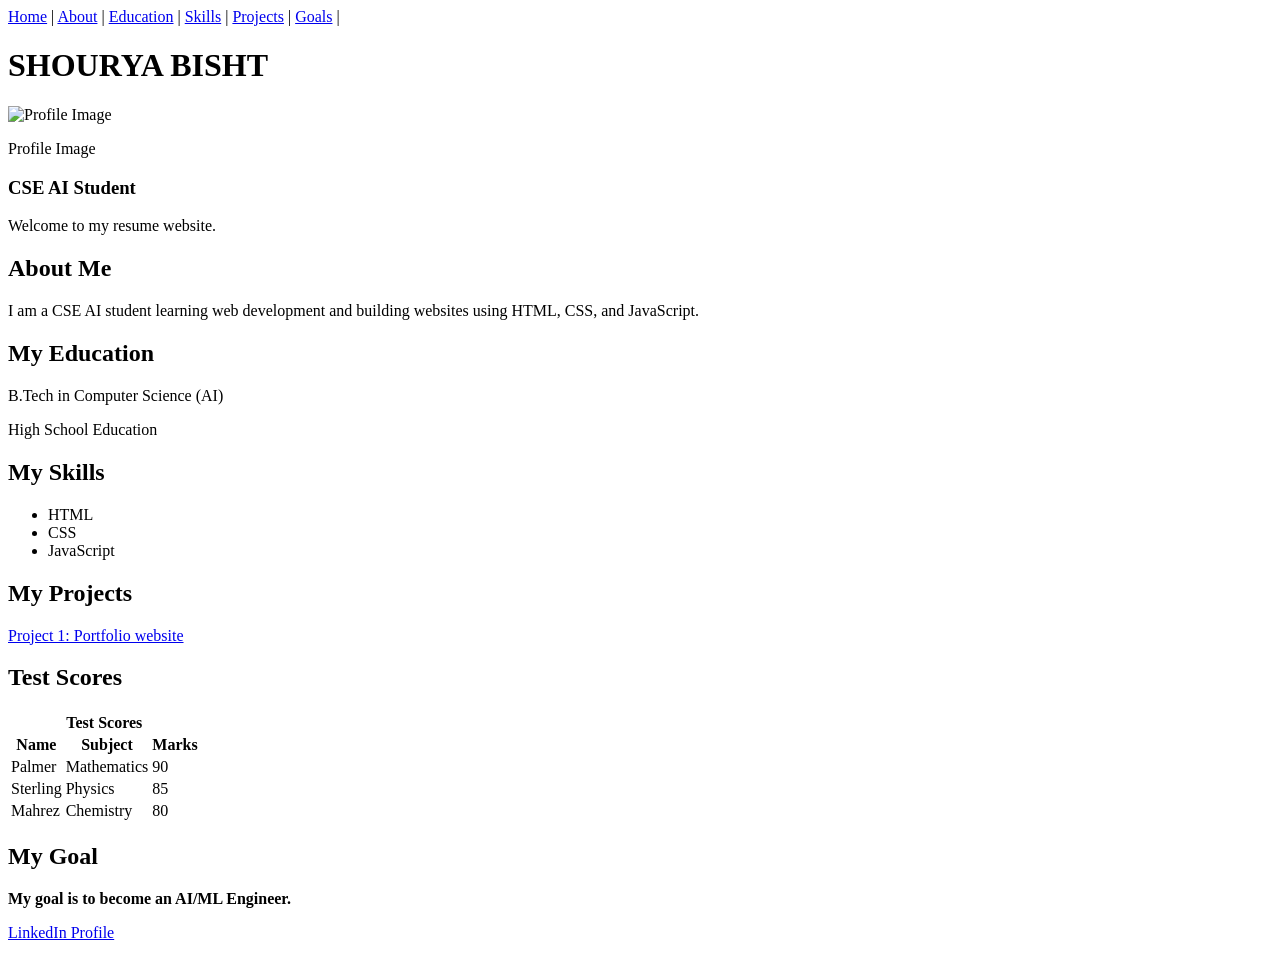
==== index.html @ 8b904563 "Rename Resume.html to index.html" ====
<!DOCTYPE html>
<html lang="en">
<head>
    <meta charset="UTF-8">
    <meta name="viewport" content="width=device-width, initial-scale=1.0">
    <title>RESUME</title>
    <link rel="stylesheet" href="style.css">
</head>
<body>

    <!-- Top Navigation Bar -->
    <nav class="navbar">
        <a href="#home">Home</a> |
        <a href="#about">About</a> |
        <a href="#education">Education</a> |
        <a href="#skills">Skills</a> |
        <a href="#projects">Projects</a> |
        <a href="#goals">Goals</a> |
    </nav>

    <div class="container">

        <!-- Hero / Profile Card -->
        <div class="card profile-card" id="home">
            <div class="name-banner">
                <h1>SHOURYA BISHT</h1>
            </div>
            
            <div class="profile-img-container">
                <!-- Replace with your photo path -->
                <img src="profile.jpg" alt="Profile Image" class="profile-img">
            </div>
            
            <p class="image-label">Profile Image</p>
            <h3 class="subtitle">CSE AI Student</h3>
            <div class="divider"></div>
            <p class="welcome-text">Welcome to my resume website.</p>
        </div>

        <!-- About Me Section -->
        <div class="card content-card" id="about">
            <h2>About Me</h2>
            <div class="card-divider"></div>
            <p>I am a CSE AI student learning web development and building websites using HTML, CSS, and JavaScript.</p>
        </div>

        <!-- Education Section -->
        <div class="card content-card" id="education">
            <h2>My Education</h2>
            <div class="card-divider"></div>
            <p>B.Tech in Computer Science (AI)</p>
            <p>High School Education</p>
        </div>

        <!-- Skills Section -->
        <div class="card content-card" id="skills">
            <h2>My Skills</h2>
            <div class="card-divider"></div>
            <ul>
                <li>HTML</li>
                <li>CSS</li>
                <li>JavaScript</li>
            </ul>
        </div>

        <!-- Projects Section -->
        <div class="card content-card" id="projects">
            <h2>My Projects</h2>
            <div class="container">
                <div class="box"></div>
                <div class="box"></div>
                <div class="box"></div>

            </div>
            <div class="card-divider"></div>
            <p><a href="https://linkedin.com" target="_blank" class="project-link">Project 1: Portfolio website</a></p>
        </div>

        <!-- Test Scores Section -->
        <div class="card content-card">
            <h2>Test Scores</h2>
            <div class="card-divider"></div>
            <table class="scores-table">
                <thead>
                    <tr>
                        <th colspan="3">Test Scores</th>
                    </tr>
                    <tr>
                        <th>Name</th>
                        <th>Subject</th>
                        <th>Marks</th>
                    </tr>
                </thead>
                <tbody>
                    <tr>
                        <td>Palmer</td>
                        <td>Mathematics</td>
                        <td>90</td>
                    </tr>
                    <tr>
                        <td>Sterling</td>
                        <td>Physics</td>
                        <td>85</td>
                    </tr>
                    <tr>
                        <td>Mahrez</td>
                        <td>Chemistry</td>
                        <td>80</td>
                    </tr>
                </tbody>
            </table>
        </div>

        <!-- Goal Section -->
        <div class="card content-card" id="goals">
            <h2>My Goal</h2>
            <div class="card-divider"></div>
            <p><strong>My goal is to become an AI/ML Engineer.</strong></p>
            <p><a href="https://www.linkedin.com/in/shourya-bisht-1a0b4b1b6/" target="_blank" class="project-link">LinkedIn Profile</a></p>
        </div>

    </div>

</body>
</html>
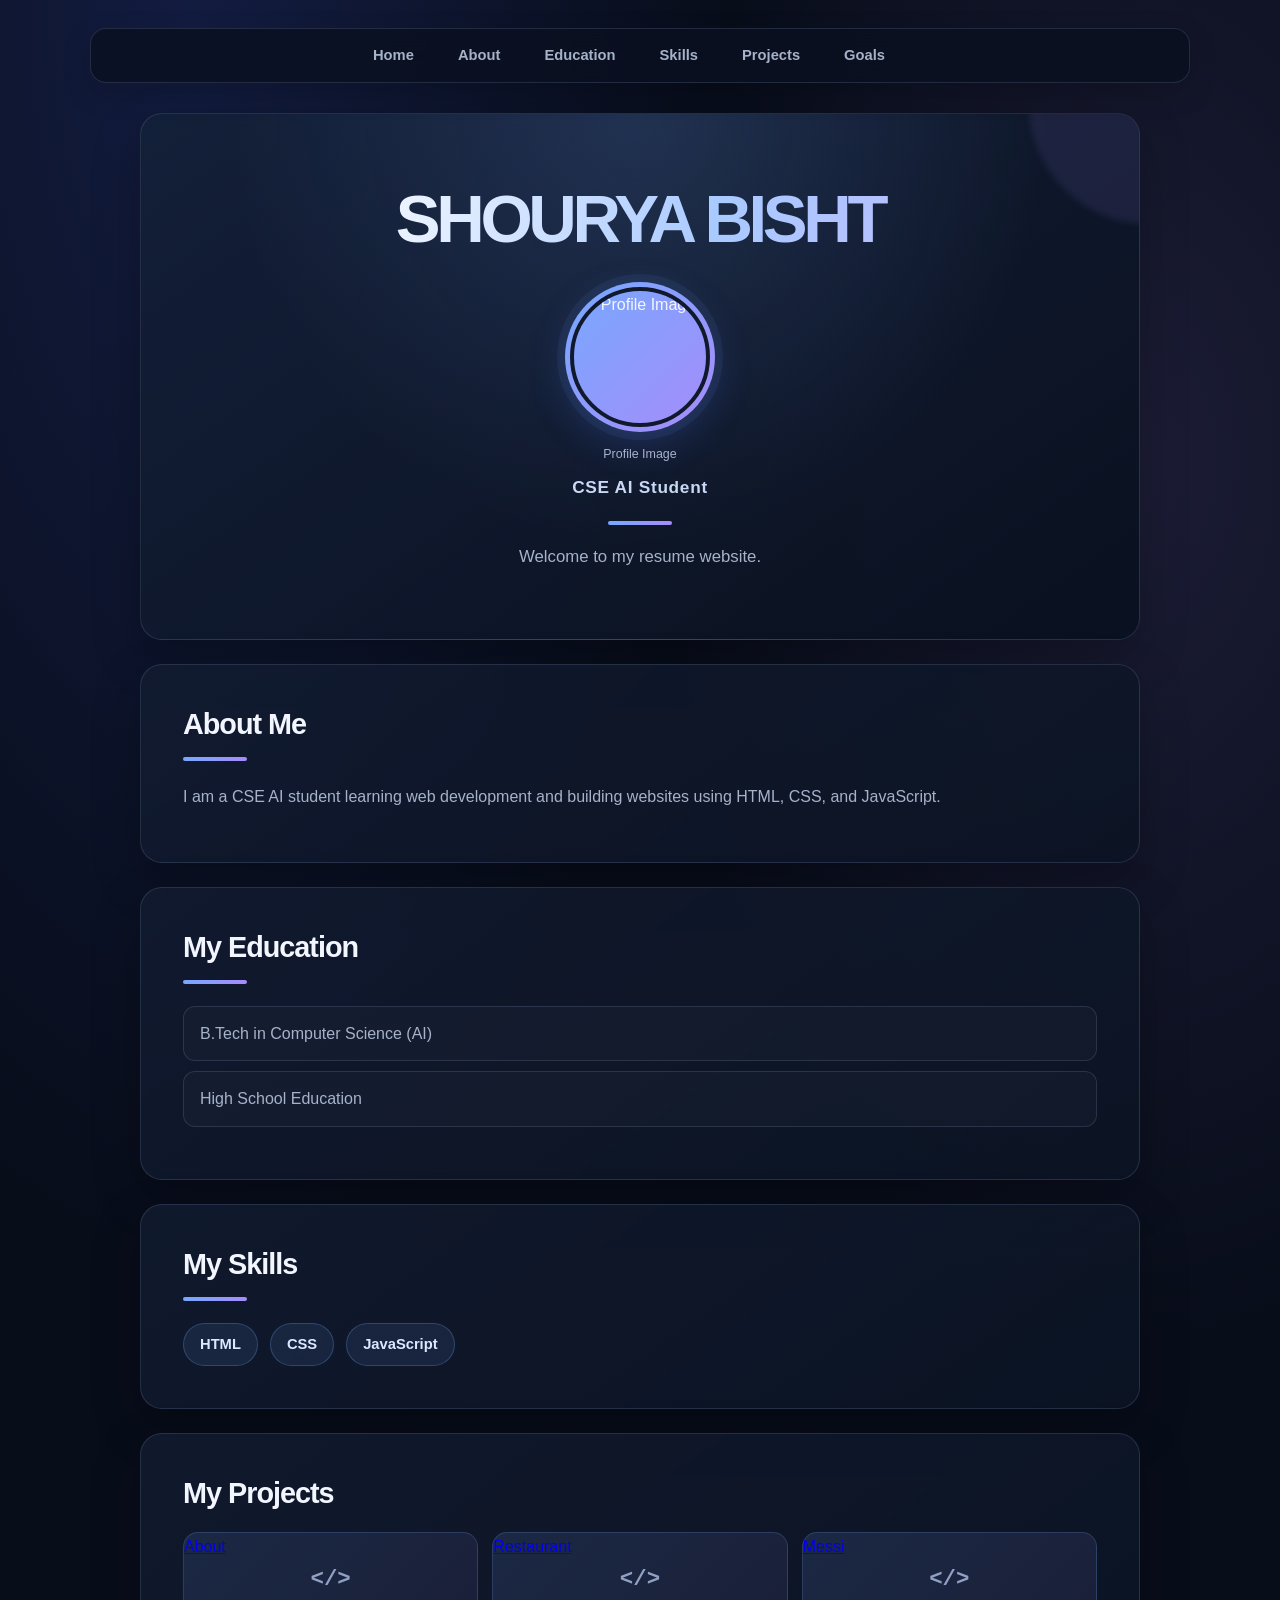
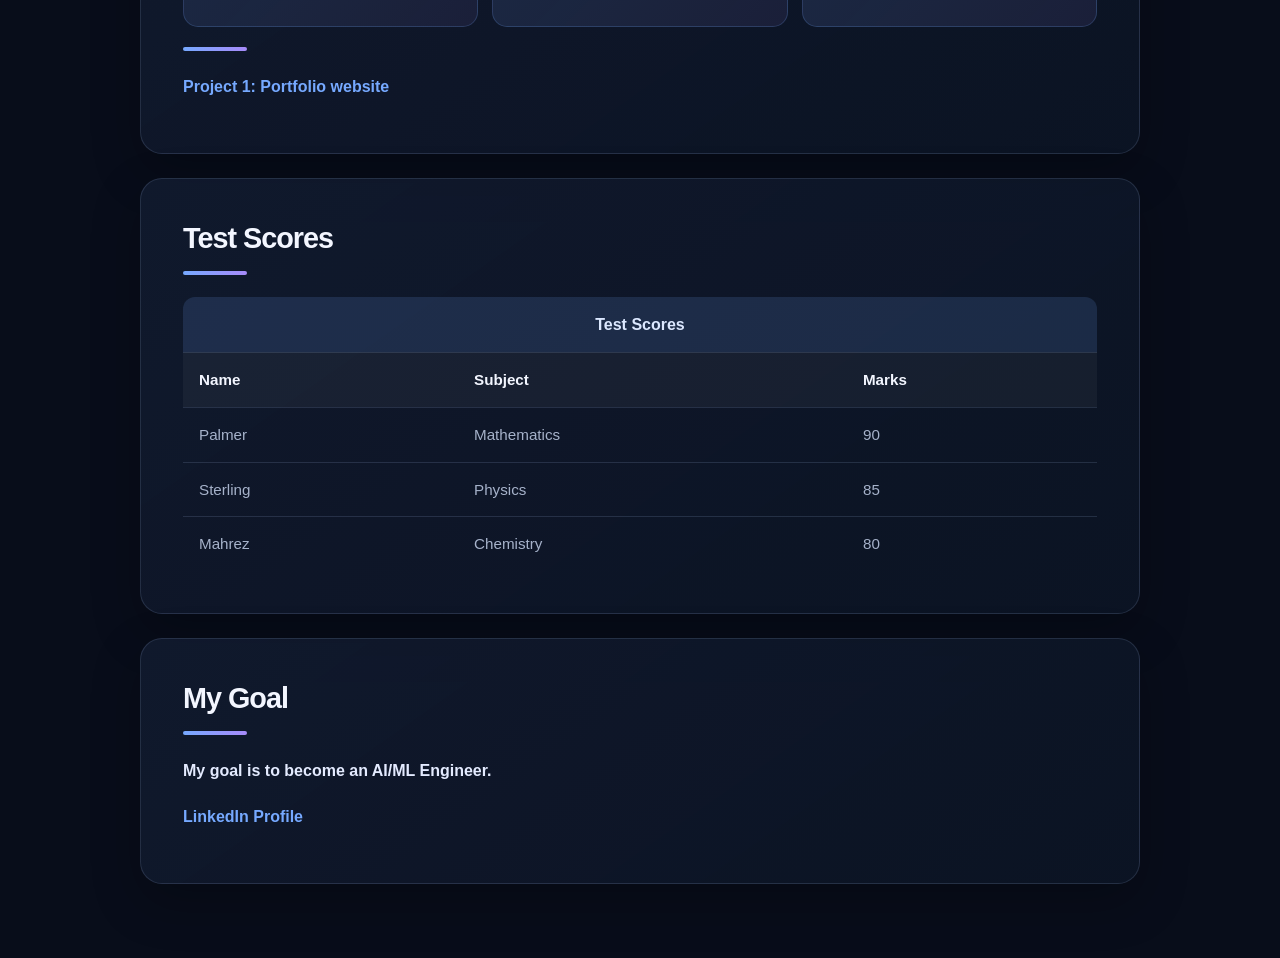
==== commit 9d8c47ce: "Update index.html" ====
--- a/index.html
+++ b/index.html
@@ -4,7 +4,7 @@
     <meta charset="UTF-8">
     <meta name="viewport" content="width=device-width, initial-scale=1.0">
     <title>RESUME</title>
-    <link rel="stylesheet" href="style.css">
+    <link rel="stylesheet" href="Portfolio.css">
 </head>
 <body>
 
@@ -17,7 +17,7 @@
         <a href="#projects">Projects</a> |
         <a href="#goals">Goals</a> |
     </nav>
-
+    
     <div class="container">
 
         <!-- Hero / Profile Card -->
@@ -25,12 +25,12 @@
             <div class="name-banner">
                 <h1>SHOURYA BISHT</h1>
             </div>
-            
+
             <div class="profile-img-container">
                 <!-- Replace with your photo path -->
-                <img src="profile.jpg" alt="Profile Image" class="profile-img">
+                <img src="https://lh3.googleusercontent.com/a-/[base64]s120-c" alt="Profile Image" class="profile-img" alt="Profile Image" class="profile-img">
             </div>
-            
+
             <p class="image-label">Profile Image</p>
             <h3 class="subtitle">CSE AI Student</h3>
             <div class="divider"></div>
@@ -67,13 +67,13 @@
         <div class="card content-card" id="projects">
             <h2>My Projects</h2>
             <div class="container">
-                <div class="box"></div>
-                <div class="box"></div>
-                <div class="box"></div>
-
+                <!-- Each box now holds a real link (<a>) instead of <link> -->
+                <div class="box"><a href="about.html" aria-label="About project">About</a></div>
+                <div class="box"><a href="Restaurant.html" aria-label="Restaurant project">Restaurant</a></div>
+                <div class="box"><a href="messi.html" aria-label="Messi project">Messi</a></div>
             </div>
             <div class="card-divider"></div>
-            <p><a href="https://linkedin.com" target="_blank" class="project-link">Project 1: Portfolio website</a></p>
+            <p><a href="about.html" class="project-link">Project 1: Portfolio website</a></p>
         </div>
 
         <!-- Test Scores Section -->
--- a/Portfolio.css
+++ b/Portfolio.css
@@ -0,0 +1,423 @@
+/* =========================================
+   SHOURYA BISHT — STUDENT PORTFOLIO
+   Save this file as: style.css
+   ========================================= */
+
+/* 1. Theme + reset */
+:root {
+    --bg: #080d1a;
+    --bg-soft: #0e1628;
+    --card: rgba(18, 28, 49, 0.82);
+    --card-hover: rgba(23, 36, 62, 0.96);
+    --text: #f3f6ff;
+    --muted: #a6b2ca;
+    --accent: #76a9ff;
+    --accent-2: #a78bfa;
+    --border: rgba(164, 188, 230, 0.16);
+    --shadow: 0 18px 50px rgba(0, 0, 0, 0.24);
+    --radius: 22px;
+}
+
+* {
+    box-sizing: border-box;
+    margin: 0;
+    padding: 0;
+}
+
+html {
+    scroll-behavior: smooth;
+    scroll-padding-top: 100px;
+}
+
+body {
+    min-height: 100vh;
+    font-family: Inter, "Segoe UI", Roboto, Helvetica, Arial, sans-serif;
+    line-height: 1.7;
+    color: var(--text);
+    background:
+        radial-gradient(ellipse at 15% 0%, rgba(67, 97, 238, 0.18), transparent 35%),
+        radial-gradient(ellipse at 90% 18%, rgba(167, 139, 250, 0.12), transparent 30%),
+        var(--bg);
+    padding: 28px 22px 50px;
+}
+
+/* 2. Navigation */
+.navbar {
+    width: min(1100px, 100%);
+    margin: 0 auto 30px;
+    padding: 14px 20px;
+    display: flex;
+    align-items: center;
+    justify-content: center;
+    flex-wrap: wrap;
+    gap: 8px 22px;
+    position: sticky;
+    top: 14px;
+    z-index: 10;
+    background: rgba(10, 17, 32, 0.82);
+    border: 1px solid var(--border);
+    border-radius: 16px;
+    backdrop-filter: blur(18px);
+    -webkit-backdrop-filter: blur(18px);
+    box-shadow: 0 10px 30px rgba(0, 0, 0, 0.16);
+}
+
+.navbar a {
+    color: var(--muted);
+    text-decoration: none;
+    font-size: 0.92rem;
+    font-weight: 600;
+    transition: color 0.2s ease, transform 0.2s ease;
+}
+
+.navbar a:hover,
+.navbar a:focus-visible {
+    color: var(--accent);
+    transform: translateY(-1px);
+    outline: none;
+}
+
+/* Hide the literal separator pipes in the existing HTML */
+.navbar {
+    font-size: 0;
+}
+
+/* 3. Main page layout */
+.container {
+    width: min(1000px, 100%);
+    margin: 0 auto;
+}
+
+/* The Projects section contains a .container too; keep it from
+   inheriting the page-width layout and style it as a card grid. */
+#projects > .container {
+    width: 100%;
+    margin: 20px 0;
+    display: grid;
+    grid-template-columns: repeat(3, minmax(0, 1fr));
+    gap: 14px;
+}
+
+/* 4. Shared cards */
+.card {
+    position: relative;
+    overflow: hidden;
+    margin-bottom: 24px;
+    padding: clamp(24px, 4vw, 42px);
+    background: linear-gradient(145deg, var(--card), rgba(12, 20, 36, 0.92));
+    border: 1px solid var(--border);
+    border-radius: var(--radius);
+    box-shadow: var(--shadow);
+    transition: transform 0.25s ease, border-color 0.25s ease, background 0.25s ease;
+}
+
+.content-card:hover {
+    transform: translateY(-3px);
+    border-color: rgba(118, 169, 255, 0.34);
+    background: linear-gradient(145deg, var(--card-hover), rgba(12, 20, 36, 0.96));
+}
+
+.content-card h2 {
+    color: var(--text);
+    font-size: clamp(1.35rem, 3vw, 1.8rem);
+    line-height: 1.25;
+    letter-spacing: -0.035em;
+    margin-bottom: 14px;
+}
+
+.content-card p {
+    color: var(--muted);
+    margin: 10px 0;
+}
+
+.card-divider,
+.divider {
+    width: 64px;
+    height: 4px;
+    border: 0;
+    border-radius: 99px;
+    background: linear-gradient(90deg, var(--accent), var(--accent-2));
+    margin: 0 0 22px;
+}
+
+/* 5. Hero / profile card */
+.profile-card {
+    text-align: center;
+    padding: clamp(32px, 7vw, 68px) 24px;
+    background:
+        radial-gradient(ellipse at 50% 0%, rgba(118, 169, 255, 0.16), transparent 58%),
+        linear-gradient(145deg, rgba(20, 32, 57, 0.96), rgba(10, 17, 31, 0.98));
+}
+
+.profile-card::before {
+    content: "";
+    position: absolute;
+    width: 240px;
+    height: 240px;
+    right: -130px;
+    top: -130px;
+    border-radius: 50%;
+    background: rgba(167, 139, 250, 0.10);
+    filter: blur(3px);
+    pointer-events: none;
+}
+
+.name-banner h1 {
+    font-size: clamp(2.15rem, 7vw, 4.2rem);
+    line-height: 1.1;
+    letter-spacing: -0.065em;
+    font-weight: 800;
+    background: linear-gradient(100deg, #ffffff 15%, #a9caff 58%, #c5b4ff 100%);
+    -webkit-background-clip: text;
+    background-clip: text;
+    color: transparent;
+    margin-bottom: 26px;
+}
+
+.profile-img-container {
+    width: 150px;
+    height: 150px;
+    margin: 0 auto 10px;
+    padding: 5px;
+    border-radius: 50%;
+    background: linear-gradient(135deg, var(--accent), var(--accent-2));
+    box-shadow: 0 0 0 8px rgba(118, 169, 255, 0.07), 0 12px 36px rgba(70, 100, 220, 0.25);
+}
+
+.profile-img {
+    display: block;
+    width: 100%;
+    height: 100%;
+    object-fit: cover;
+    object-position: center;
+    border: 4px solid #111a2d;
+    border-radius: 50%;
+}
+
+.image-label {
+    color: var(--muted);
+    font-size: 0.78rem;
+    margin: 12px 0 4px;
+}
+
+.subtitle {
+    color: #c9d8f5;
+    font-size: 1.08rem;
+    font-weight: 600;
+    letter-spacing: 0.04em;
+    margin: 8px 0 18px;
+}
+
+.profile-card .divider {
+    margin: 0 auto 18px;
+}
+
+.welcome-text {
+    color: var(--muted);
+    font-size: 1.05rem;
+}
+
+/* 6. Skills list */
+#skills ul {
+    list-style: none;
+    display: flex;
+    flex-wrap: wrap;
+    gap: 12px;
+    margin-top: 18px;
+}
+
+#skills li {
+    padding: 8px 16px;
+    color: #dce8ff;
+    font-size: 0.92rem;
+    font-weight: 650;
+    background: rgba(118, 169, 255, 0.10);
+    border: 1px solid rgba(118, 169, 255, 0.25);
+    border-radius: 999px;
+    transition: background 0.2s ease, transform 0.2s ease;
+}
+
+#skills li:hover {
+    background: rgba(118, 169, 255, 0.19);
+    transform: translateY(-2px);
+}
+
+/* 7. Projects */
+#projects > .container .box {
+    min-height: 95px;
+    position: relative;
+    border-radius: 15px;
+    border: 1px solid rgba(118, 169, 255, 0.2);
+    background:
+        linear-gradient(135deg, rgba(118, 169, 255, 0.13), rgba(167, 139, 250, 0.08)),
+        var(--bg-soft);
+    transition: transform 0.2s ease, border-color 0.2s ease;
+}
+
+#projects > .container .box::after {
+    content: "</>";
+    position: absolute;
+    inset: 0;
+    display: grid;
+    place-items: center;
+    color: rgba(194, 213, 255, 0.7);
+    font-family: Consolas, monospace;
+    font-size: 1.4rem;
+    font-weight: 700;
+}
+
+#projects > .container .box:hover {
+    transform: translateY(-4px);
+    border-color: rgba(118, 169, 255, 0.55);
+}
+
+.project-link {
+    display: inline-flex;
+    align-items: center;
+    gap: 8px;
+    color: var(--accent);
+    font-weight: 650;
+    text-decoration: none;
+    border-bottom: 1px solid transparent;
+    transition: color 0.2s ease, border-color 0.2s ease;
+}
+
+.project-link:hover {
+    color: #c5b4ff;
+    border-color: currentColor;
+}
+
+.project-link:focus-visible {
+    outline: 2px solid var(--accent);
+    outline-offset: 4px;
+    border-radius: 3px;
+}
+
+/* 8. Education section */
+#education p {
+    padding: 13px 16px;
+    margin: 10px 0;
+    border: 1px solid var(--border);
+    border-radius: 12px;
+    background: rgba(255, 255, 255, 0.025);
+}
+
+/* 9. Test scores table */
+.scores-table {
+    width: 100%;
+    margin-top: 18px;
+    border-collapse: collapse;
+    overflow: hidden;
+    border-radius: 12px;
+    font-size: 0.95rem;
+}
+
+.scores-table th,
+.scores-table td {
+    padding: 14px 16px;
+    text-align: left;
+    border-bottom: 1px solid var(--border);
+}
+
+.scores-table thead tr:first-child th {
+    text-align: center;
+    color: #dce8ff;
+    background: rgba(118, 169, 255, 0.15);
+    font-size: 1rem;
+}
+
+.scores-table thead tr:nth-child(2) th {
+    color: var(--text);
+    background: rgba(255, 255, 255, 0.045);
+}
+
+.scores-table tbody td {
+    color: var(--muted);
+}
+
+.scores-table tbody tr {
+    transition: background 0.2s ease;
+}
+
+.scores-table tbody tr:hover {
+    background: rgba(118, 169, 255, 0.07);
+}
+
+.scores-table tbody tr:last-child td {
+    border-bottom: 0;
+}
+
+/* 10. Goal section */
+#goals p strong {
+    color: #e4ebff;
+    font-weight: 700;
+}
+
+#goals .project-link {
+    margin-top: 8px;
+}
+
+/* 11. Keyboard accessibility */
+a:focus-visible {
+    outline: 2px solid var(--accent);
+    outline-offset: 4px;
+}
+
+/* 12. Responsive layout */
+@media (max-width: 640px) {
+    body {
+        padding: 14px 12px 32px;
+    }
+
+    .navbar {
+        top: 8px;
+        padding: 12px;
+        gap: 8px 14px;
+        margin-bottom: 18px;
+        border-radius: 13px;
+    }
+
+    .navbar a {
+        font-size: 0.82rem;
+    }
+
+    .card {
+        padding: 24px 19px;
+        margin-bottom: 16px;
+        border-radius: 17px;
+    }
+
+    .profile-card {
+        padding: 36px 18px;
+    }
+
+    .profile-img-container {
+        width: 125px;
+        height: 125px;
+    }
+
+    #projects > .container {
+        grid-template-columns: 1fr;
+        gap: 10px;
+    }
+
+    #projects > .container .box {
+        min-height: 65px;
+    }
+
+    .scores-table th,
+    .scores-table td {
+        padding: 10px 9px;
+        font-size: 0.84rem;
+    }
+}
+
+@media (prefers-reduced-motion: reduce) {
+    *,
+    *::before,
+    *::after {
+        scroll-behavior: auto !important;
+        transition-duration: 0.01ms !important;
+        animation-duration: 0.01ms !important;
+    }
+}
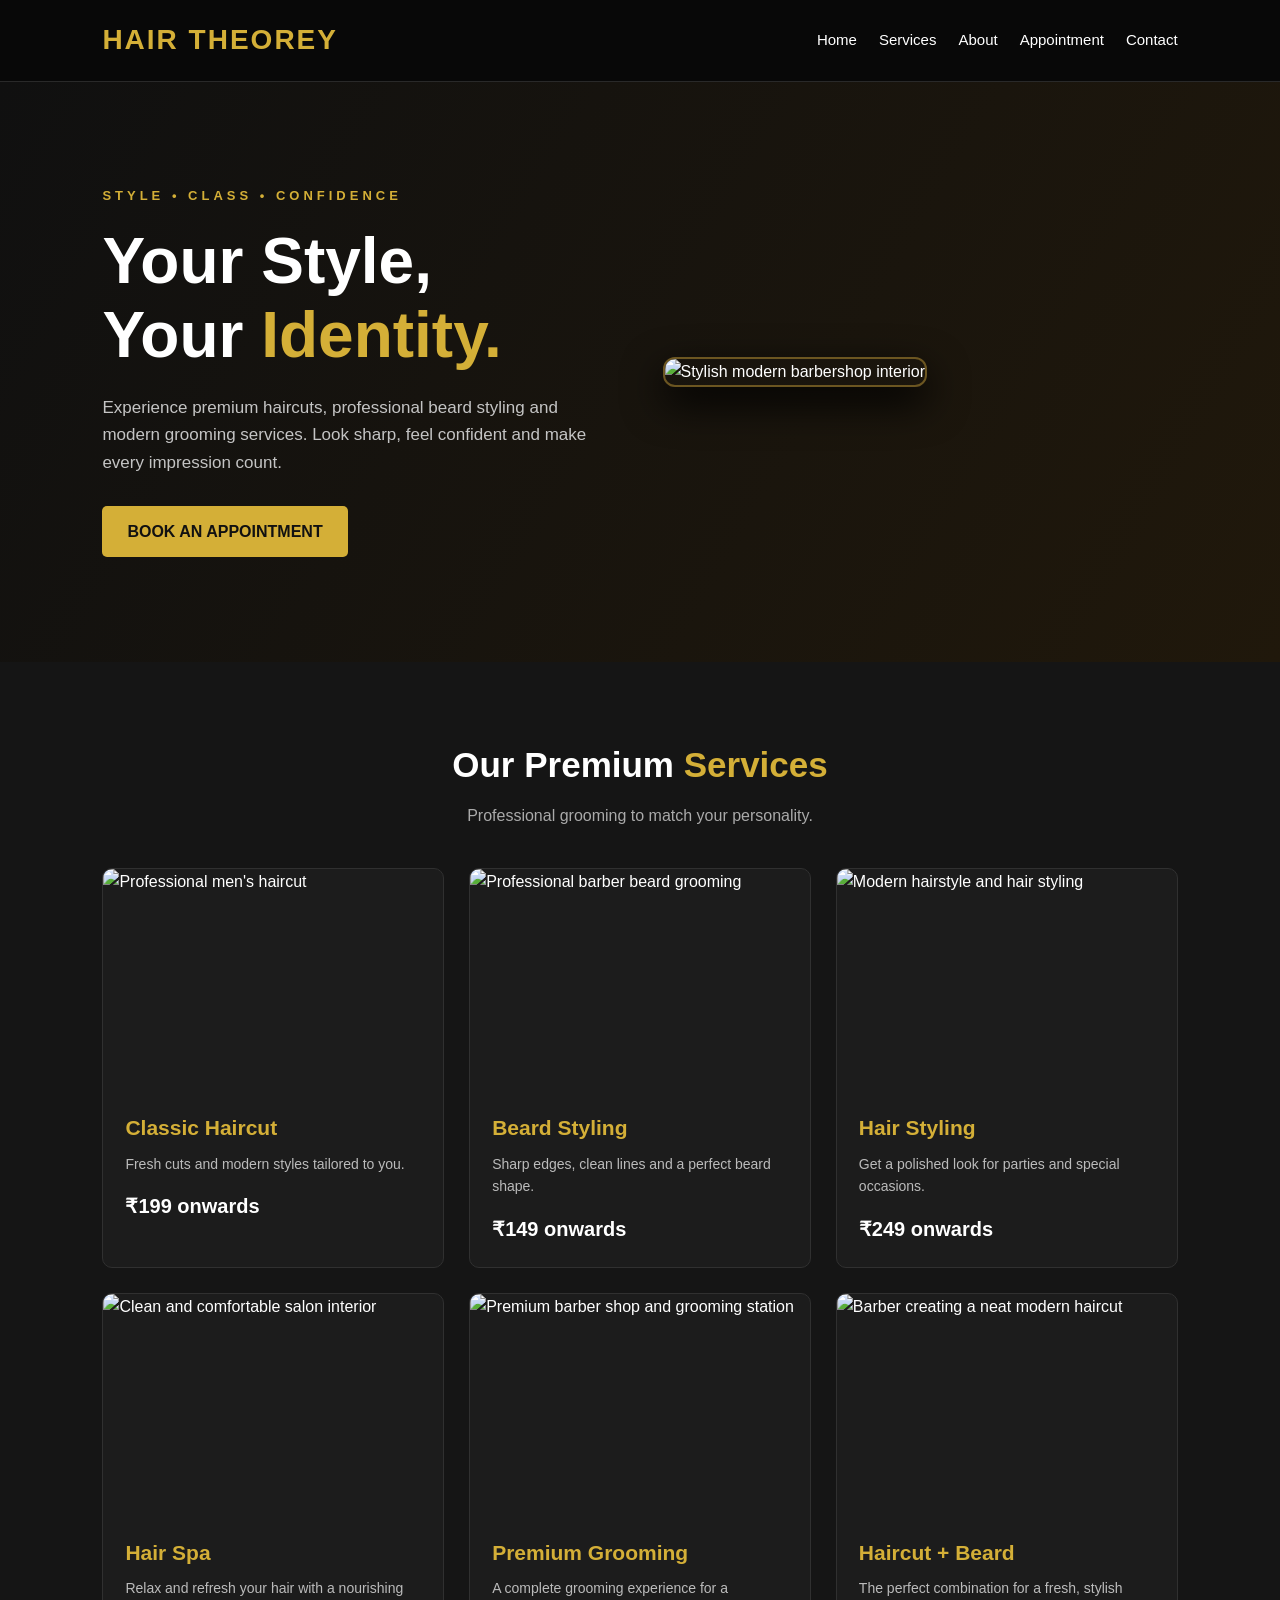
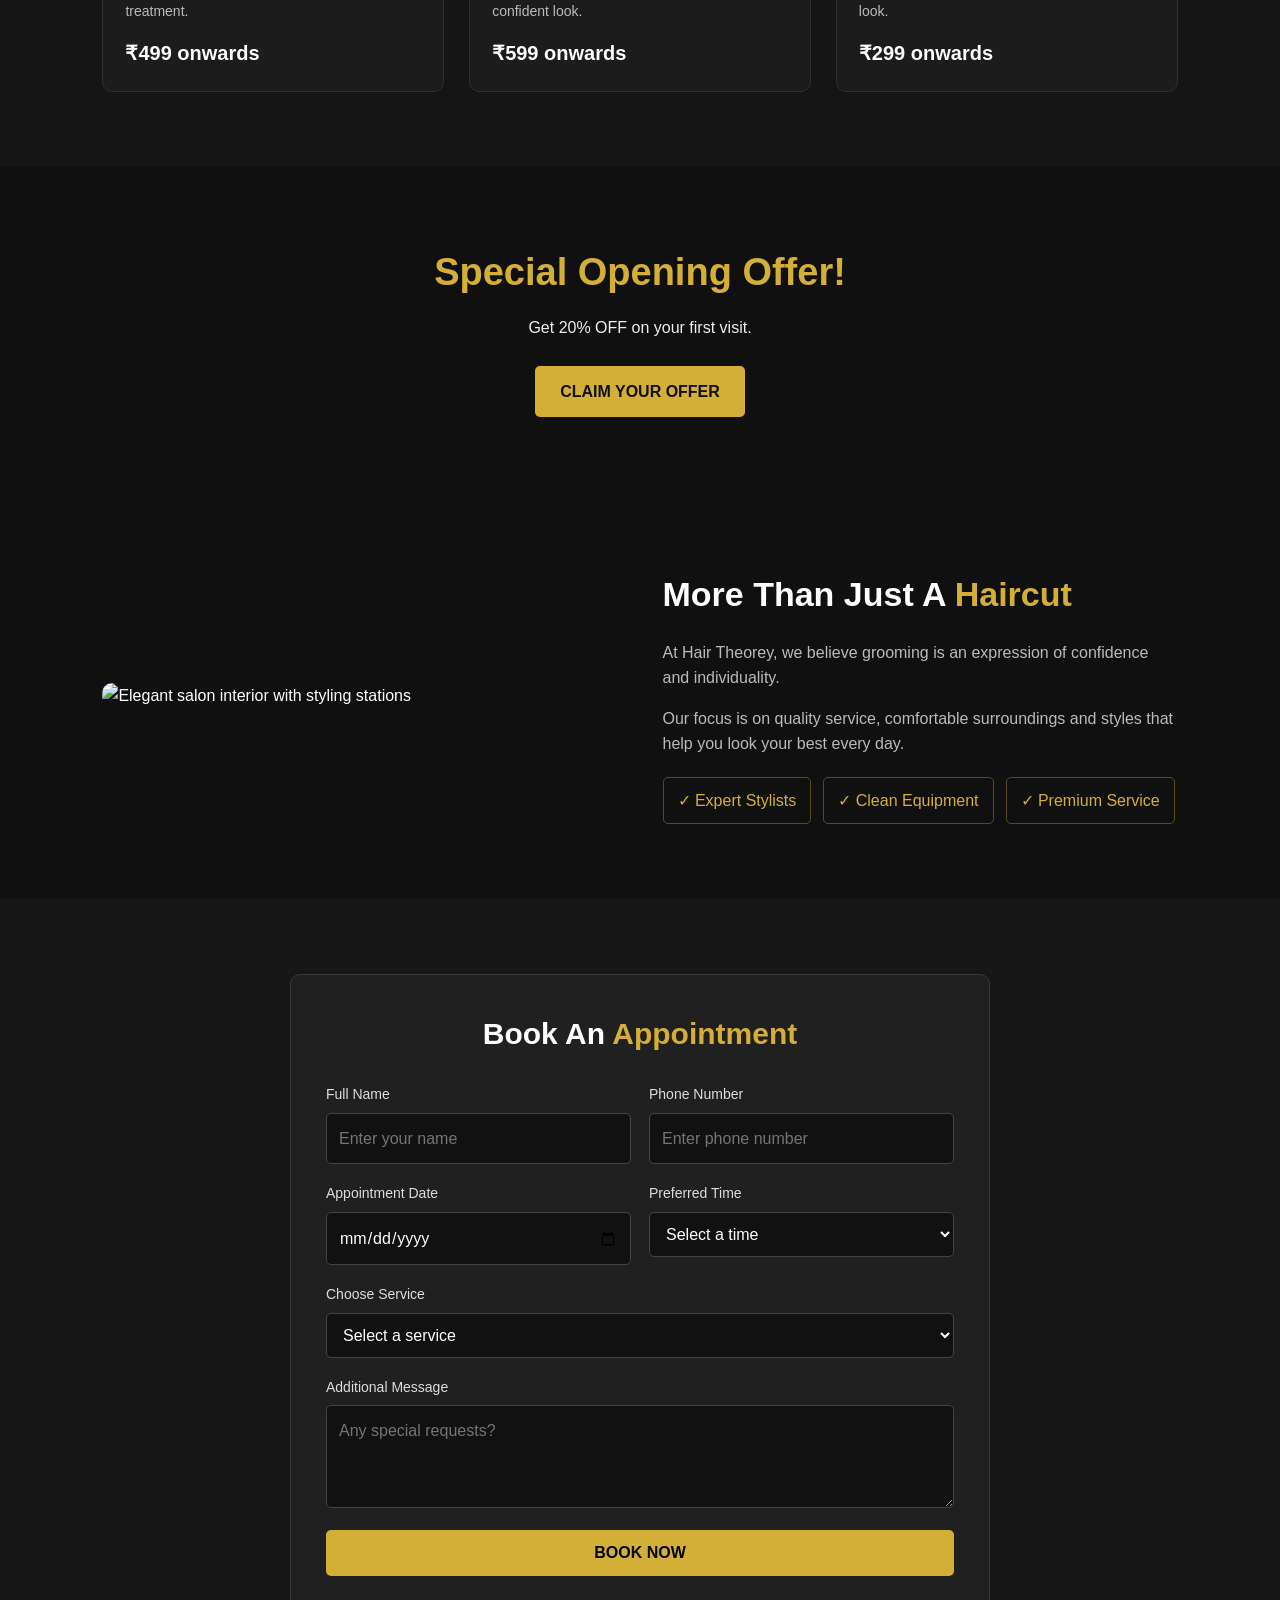
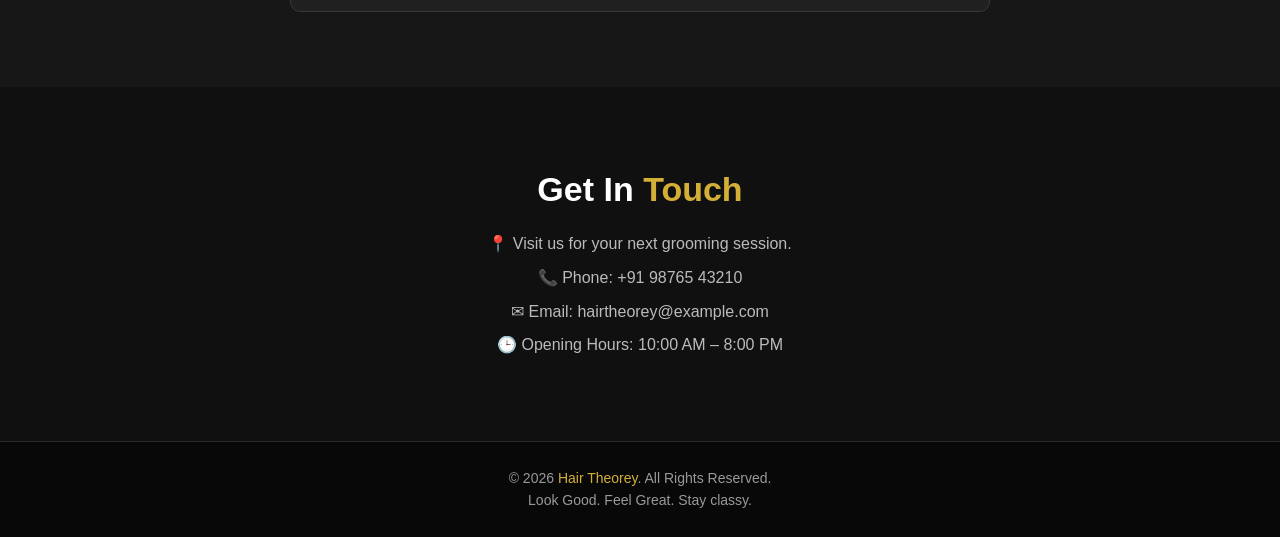
==== commit 0067b97b: "Add files via upload" ====
--- a/index.html
+++ b/index.html
@@ -1,125 +1,704 @@
-<!DOCTYPE html>
-<html lang="en">
-<head>
-    <meta charset="UTF-8">
-    <meta name="viewport" content="width=device-width, initial-scale=1.0">
-    <title>RESUME</title>
-    <link rel="stylesheet" href="Portfolio.css">
-</head>
-<body>
-
-    <!-- Top Navigation Bar -->
-    <nav class="navbar">
-        <a href="#home">Home</a> |
-        <a href="#about">About</a> |
-        <a href="#education">Education</a> |
-        <a href="#skills">Skills</a> |
-        <a href="#projects">Projects</a> |
-        <a href="#goals">Goals</a> |
-    </nav>
-    
-    <div class="container">
-
-        <!-- Hero / Profile Card -->
-        <div class="card profile-card" id="home">
-            <div class="name-banner">
-                <h1>SHOURYA BISHT</h1>
-            </div>
-
-            <div class="profile-img-container">
-                <!-- Replace with your photo path -->
-                <img src="https://lh3.googleusercontent.com/a-/[base64]s120-c" alt="Profile Image" class="profile-img" alt="Profile Image" class="profile-img">
-            </div>
-
-            <p class="image-label">Profile Image</p>
-            <h3 class="subtitle">CSE AI Student</h3>
-            <div class="divider"></div>
-            <p class="welcome-text">Welcome to my resume website.</p>
-        </div>
-
-        <!-- About Me Section -->
-        <div class="card content-card" id="about">
-            <h2>About Me</h2>
-            <div class="card-divider"></div>
-            <p>I am a CSE AI student learning web development and building websites using HTML, CSS, and JavaScript.</p>
-        </div>
-
-        <!-- Education Section -->
-        <div class="card content-card" id="education">
-            <h2>My Education</h2>
-            <div class="card-divider"></div>
-            <p>B.Tech in Computer Science (AI)</p>
-            <p>High School Education</p>
-        </div>
-
-        <!-- Skills Section -->
-        <div class="card content-card" id="skills">
-            <h2>My Skills</h2>
-            <div class="card-divider"></div>
-            <ul>
-                <li>HTML</li>
-                <li>CSS</li>
-                <li>JavaScript</li>
-            </ul>
-        </div>
-
-        <!-- Projects Section -->
-        <div class="card content-card" id="projects">
-            <h2>My Projects</h2>
-            <div class="container">
-                <!-- Each box now holds a real link (<a>) instead of <link> -->
-                <div class="box"><a href="about.html" aria-label="About project">About</a></div>
-                <div class="box"><a href="Restaurant.html" aria-label="Restaurant project">Restaurant</a></div>
-                <div class="box"><a href="messi.html" aria-label="Messi project">Messi</a></div>
-            </div>
-            <div class="card-divider"></div>
-            <p><a href="about.html" class="project-link">Project 1: Portfolio website</a></p>
-        </div>
-
-        <!-- Test Scores Section -->
-        <div class="card content-card">
-            <h2>Test Scores</h2>
-            <div class="card-divider"></div>
-            <table class="scores-table">
-                <thead>
-                    <tr>
-                        <th colspan="3">Test Scores</th>
-                    </tr>
-                    <tr>
-                        <th>Name</th>
-                        <th>Subject</th>
-                        <th>Marks</th>
-                    </tr>
-                </thead>
-                <tbody>
-                    <tr>
-                        <td>Palmer</td>
-                        <td>Mathematics</td>
-                        <td>90</td>
-                    </tr>
-                    <tr>
-                        <td>Sterling</td>
-                        <td>Physics</td>
-                        <td>85</td>
-                    </tr>
-                    <tr>
-                        <td>Mahrez</td>
-                        <td>Chemistry</td>
-                        <td>80</td>
-                    </tr>
-                </tbody>
-            </table>
-        </div>
-
-        <!-- Goal Section -->
-        <div class="card content-card" id="goals">
-            <h2>My Goal</h2>
-            <div class="card-divider"></div>
-            <p><strong>My goal is to become an AI/ML Engineer.</strong></p>
-            <p><a href="https://www.linkedin.com/in/shourya-bisht-1a0b4b1b6/" target="_blank" class="project-link">LinkedIn Profile</a></p>
-        </div>
-
-    </div>
-
-</body>
-</html>
+<!DOCTYPE html>
+<html lang="en">
+<head>
+    <meta charset="UTF-8">
+    <meta name="viewport" content="width=device-width, initial-scale=1.0">
+    <title>Hair Theorey | Premium Unisex Salon</title>
+
+    <style>
+        * {
+            margin: 0;
+            padding: 0;
+            box-sizing: border-box;
+            scroll-behavior: smooth;
+        }
+
+        body {
+            font-family: Arial, sans-serif;
+            background: #101010;
+            color: white;
+            line-height: 1.6;
+        }
+
+        :root {
+            --gold: #d4af37;
+            --dark: #101010;
+            --card: #1c1c1c;
+        }
+
+        header {
+            background: #080808;
+            padding: 18px 8%;
+            display: flex;
+            justify-content: space-between;
+            align-items: center;
+            flex-wrap: wrap;
+            gap: 15px;
+            border-bottom: 1px solid #292929;
+        }
+
+        .logo {
+            color: var(--gold);
+            font-size: 28px;
+            font-weight: bold;
+            letter-spacing: 2px;
+        }
+
+        nav {
+            display: flex;
+            flex-wrap: wrap;
+            gap: 22px;
+        }
+
+        nav a {
+            color: white;
+            text-decoration: none;
+            font-size: 15px;
+            transition: 0.3s;
+        }
+
+        nav a:hover {
+            color: var(--gold);
+        }
+
+        .hero {
+            min-height: 580px;
+            padding: 65px 8%;
+            display: flex;
+            align-items: center;
+            justify-content: space-between;
+            gap: 45px;
+            flex-wrap: wrap;
+            background: linear-gradient(120deg, #101010, #20180b);
+        }
+
+        .hero-content {
+            flex: 1 1 320px;
+        }
+
+        .tagline {
+            color: var(--gold);
+            letter-spacing: 4px;
+            font-size: 13px;
+            font-weight: bold;
+            margin-bottom: 18px;
+        }
+
+        .hero h1 {
+            font-size: clamp(38px, 5vw, 65px);
+            line-height: 1.15;
+            margin-bottom: 22px;
+        }
+
+        .hero h1 span {
+            color: var(--gold);
+        }
+
+        .hero p {
+            color: #c4c4c4;
+            max-width: 500px;
+            margin-bottom: 30px;
+            font-size: 17px;
+        }
+
+        .btn {
+            display: inline-block;
+            padding: 13px 25px;
+            background: var(--gold);
+            color: #111;
+            text-decoration: none;
+            font-weight: bold;
+            border-radius: 5px;
+            transition: 0.3s;
+        }
+
+        .btn:hover {
+            background: white;
+            transform: translateY(-3px);
+        }
+
+        .hero-image {
+            flex: 1 1 320px;
+            max-width: 520px;
+        }
+
+        .hero-image img {
+            width: 100%;
+            height: 390px;
+            object-fit: cover;
+            border-radius: 12px;
+            border: 2px solid #6c5621;
+            box-shadow: 0 15px 40px #000;
+        }
+
+        section {
+            padding: 75px 8%;
+        }
+
+        .section-heading {
+            text-align: center;
+            margin-bottom: 40px;
+        }
+
+        .section-heading h2 {
+            font-size: 35px;
+            margin-bottom: 10px;
+        }
+
+        .section-heading h2 span {
+            color: var(--gold);
+        }
+
+        .section-heading p {
+            color: #aaa;
+        }
+
+        .services {
+            background: #151515;
+        }
+
+        .service-grid {
+            display: grid;
+            grid-template-columns: repeat(3, minmax(0, 1fr));
+            gap: 25px;
+        }
+
+        .service-card {
+            background: var(--card);
+            border: 1px solid #303030;
+            border-radius: 10px;
+            overflow: hidden;
+            transition: 0.3s;
+        }
+
+        .service-card:hover {
+            transform: translateY(-7px);
+            border-color: var(--gold);
+        }
+
+        .service-card img {
+            width: 100%;
+            height: 220px;
+            object-fit: cover;
+            display: block;
+        }
+
+        .service-info {
+            padding: 22px;
+        }
+
+        .service-info h3 {
+            color: var(--gold);
+            font-size: 21px;
+            margin-bottom: 8px;
+        }
+
+        .service-info p {
+            color: #bbb;
+            font-size: 14px;
+            margin-bottom: 15px;
+        }
+
+        .price {
+            font-size: 20px;
+            font-weight: bold;
+        }
+
+        .offers {
+            text-align: center;
+            background:
+                linear-gradient(rgba(0,0,0,0.82), rgba(0,0,0,0.88)),
+                url("https://images.unsplash.com/photo-1503951914875-452162b0f3f1?auto=format&fit=crop&w=1400&q=85");
+            background-size: cover;
+            background-position: center;
+            background-attachment: fixed;
+        }
+
+        .offers h2 {
+            color: var(--gold);
+            font-size: 38px;
+            margin-bottom: 12px;
+        }
+
+        .offers p {
+            color: #eee;
+            margin-bottom: 25px;
+        }
+
+        .about {
+            display: flex;
+            align-items: center;
+            gap: 45px;
+            flex-wrap: wrap;
+        }
+
+        .about-image,
+        .about-content {
+            flex: 1 1 300px;
+        }
+
+        .about-image img {
+            width: 100%;
+            height: 350px;
+            object-fit: cover;
+            border-radius: 10px;
+        }
+
+        .about-content h2 {
+            font-size: 34px;
+            margin-bottom: 18px;
+        }
+
+        .about-content h2 span {
+            color: var(--gold);
+        }
+
+        .about-content p {
+            color: #bbb;
+            margin-bottom: 15px;
+        }
+
+        .features {
+            display: flex;
+            flex-wrap: wrap;
+            gap: 12px;
+            margin-top: 20px;
+        }
+
+        .feature {
+            border: 1px solid #5b4a20;
+            padding: 10px 14px;
+            border-radius: 5px;
+            color: var(--gold);
+        }
+
+        .appointment {
+            background: #171717;
+        }
+
+        .appointment-box {
+            max-width: 700px;
+            margin: auto;
+            padding: 35px;
+            background: #202020;
+            border: 1px solid #383838;
+            border-radius: 10px;
+        }
+
+        .appointment-box h2 {
+            text-align: center;
+            font-size: 30px;
+            margin-bottom: 25px;
+        }
+
+        .appointment-box h2 span {
+            color: var(--gold);
+        }
+
+        .form-grid {
+            display: grid;
+            grid-template-columns: 1fr 1fr;
+            gap: 18px;
+        }
+
+        .form-group {
+            display: flex;
+            flex-direction: column;
+            gap: 7px;
+        }
+
+        .form-group.full {
+            grid-column: 1 / -1;
+        }
+
+        label {
+            color: #ddd;
+            font-size: 14px;
+        }
+
+        input, select, textarea {
+            width: 100%;
+            padding: 12px;
+            background: #111;
+            border: 1px solid #444;
+            border-radius: 5px;
+            color: white;
+            font: inherit;
+        }
+
+        input:focus, select:focus, textarea:focus {
+            outline: 1px solid var(--gold);
+            border-color: var(--gold);
+        }
+
+        textarea {
+            resize: vertical;
+        }
+
+        .submit-btn {
+            width: 100%;
+            margin-top: 22px;
+            padding: 14px;
+            border: none;
+            border-radius: 5px;
+            background: var(--gold);
+            font-size: 16px;
+            font-weight: bold;
+            cursor: pointer;
+        }
+
+        .contact {
+            text-align: center;
+        }
+
+        .contact h2 {
+            font-size: 34px;
+            margin-bottom: 15px;
+        }
+
+        .contact h2 span {
+            color: var(--gold);
+        }
+
+        .contact p {
+            color: #bbb;
+            margin: 8px;
+        }
+
+        footer {
+            background: #080808;
+            padding: 25px 8%;
+            text-align: center;
+            border-top: 1px solid #292929;
+        }
+
+        footer p {
+            color: #999;
+            font-size: 14px;
+        }
+
+        footer span {
+            color: var(--gold);
+        }
+
+        @media (max-width: 850px) {
+            .service-grid {
+                grid-template-columns: repeat(2, minmax(0, 1fr));
+            }
+
+            .hero {
+                text-align: center;
+            }
+
+            .hero p {
+                margin-left: auto;
+                margin-right: auto;
+            }
+
+            .hero-image {
+                max-width: 100%;
+            }
+
+            .about {
+                text-align: center;
+            }
+
+            .features {
+                justify-content: center;
+            }
+        }
+
+        @media (max-width: 550px) {
+            header {
+                justify-content: center;
+            }
+
+            nav {
+                justify-content: center;
+                gap: 13px;
+            }
+
+            .service-grid,
+            .form-grid {
+                grid-template-columns: 1fr;
+            }
+
+            .form-group.full {
+                grid-column: auto;
+            }
+
+            section {
+                padding: 55px 6%;
+            }
+
+            .hero {
+                padding: 50px 6%;
+            }
+
+            .hero-image img {
+                height: 270px;
+            }
+
+            .appointment-box {
+                padding: 22px;
+            }
+
+            .offers {
+                background-attachment: scroll;
+            }
+        }
+    </style>
+</head>
+
+<body>
+
+    <header>
+        <div class="logo">HAIR THEOREY</div>
+
+        <nav>
+            <a href="#home">Home</a>
+            <a href="#services">Services</a>
+            <a href="#about">About</a>
+            <a href="#appointment">Appointment</a>
+            <a href="#contact">Contact</a>
+        </nav>
+    </header>
+
+    <main>
+        <section class="hero" id="home">
+            <div class="hero-content">
+                <div class="tagline">STYLE • CLASS • CONFIDENCE</div>
+
+                <h1>Your Style,<br>
+                    Your <span>Identity.</span>
+                </h1>
+
+                <p>
+                    Experience premium haircuts, professional beard styling
+                    and modern grooming services. Look sharp, feel confident
+                    and make every impression count.
+                </p>
+
+                <a href="#appointment" class="btn">BOOK AN APPOINTMENT</a>
+            </div>
+
+            <div class="hero-image">
+                <img
+                    src="https://images.unsplash.com/photo-1503951914875-452162b0f3f1?auto=format&fit=crop&w=1200&q=85"
+                    alt="Stylish modern barbershop interior">
+            </div>
+        </section>
+
+        <section class="services" id="services">
+            <div class="section-heading">
+                <h2>Our Premium <span>Services</span></h2>
+                <p>Professional grooming to match your personality.</p>
+            </div>
+
+            <div class="service-grid">
+
+                <div class="service-card">
+                    <img
+                        src="https://images.unsplash.com/photo-1621605815971-fbc98d665033?auto=format&fit=crop&w=800&q=85"
+                        alt="Professional men's haircut">
+                    <div class="service-info">
+                        <h3>Classic Haircut</h3>
+                        <p>Fresh cuts and modern styles tailored to you.</p>
+                        <div class="price">₹199 onwards</div>
+                    </div>
+                </div>
+
+                <div class="service-card">
+                    <img
+                        src="https://images.unsplash.com/photo-1622286342621-4bd786c2447c?auto=format&fit=crop&w=800&q=85"
+                        alt="Professional barber beard grooming">
+                    <div class="service-info">
+                        <h3>Beard Styling</h3>
+                        <p>Sharp edges, clean lines and a perfect beard shape.</p>
+                        <div class="price">₹149 onwards</div>
+                    </div>
+                </div>
+
+                <div class="service-card">
+                    <img
+                        src="https://images.unsplash.com/photo-1599351431202-1e0f0137899a?auto=format&fit=crop&w=800&q=85"
+                        alt="Modern hairstyle and hair styling">
+                    <div class="service-info">
+                        <h3>Hair Styling</h3>
+                        <p>Get a polished look for parties and special occasions.</p>
+                        <div class="price">₹249 onwards</div>
+                    </div>
+                </div>
+
+                <div class="service-card">
+                    <img
+                        src="https://images.unsplash.com/photo-1521590832167-7bcbfaa6381f?auto=format&fit=crop&w=800&q=85"
+                        alt="Clean and comfortable salon interior">
+                    <div class="service-info">
+                        <h3>Hair Spa</h3>
+                        <p>Relax and refresh your hair with a nourishing treatment.</p>
+                        <div class="price">₹499 onwards</div>
+                    </div>
+                </div>
+
+                <div class="service-card">
+                    <img
+                        src="https://images.unsplash.com/photo-1503951914875-452162b0f3f1?auto=format&fit=crop&w=800&q=85"
+                        alt="Premium barber shop and grooming station">
+                    <div class="service-info">
+                        <h3>Premium Grooming</h3>
+                        <p>A complete grooming experience for a confident look.</p>
+                        <div class="price">₹599 onwards</div>
+                    </div>
+                </div>
+
+                <div class="service-card">
+                    <img
+                        src="https://images.unsplash.com/photo-1621605815971-fbc98d665033?auto=format&fit=crop&w=800&q=85"
+                        alt="Barber creating a neat modern haircut">
+                    <div class="service-info">
+                        <h3>Haircut + Beard</h3>
+                        <p>The perfect combination for a fresh, stylish look.</p>
+                        <div class="price">₹299 onwards</div>
+                    </div>
+                </div>
+
+            </div>
+        </section>
+
+        <section class="offers">
+            <h2>Special Opening Offer!</h2>
+            <p>Get 20% OFF on your first visit.</p>
+            <a href="#appointment" class="btn">CLAIM YOUR OFFER</a>
+        </section>
+
+        <section class="about" id="about">
+            <div class="about-image">
+                <img
+                    src="https://images.unsplash.com/photo-1521590832167-7bcbfaa6381f?auto=format&fit=crop&w=1000&q=85"
+                    alt="Elegant salon interior with styling stations">
+            </div>
+
+            <div class="about-content">
+                <h2>More Than Just A <span>Haircut</span></h2>
+
+                <p>
+                    At Hair Theorey, we believe grooming is an expression
+                    of confidence and individuality.
+                </p>
+
+                <p>
+                    Our focus is on quality service, comfortable surroundings
+                    and styles that help you look your best every day.
+                </p>
+
+                <div class="features">
+                    <div class="feature">✓ Expert Stylists</div>
+                    <div class="feature">✓ Clean Equipment</div>
+                    <div class="feature">✓ Premium Service</div>
+                </div>
+            </div>
+        </section>
+
+        <section class="appointment" id="appointment">
+            <div class="appointment-box">
+                <h2>Book An <span>Appointment</span></h2>
+
+                <form action="thankyou.html" method="get">
+                    <div class="form-grid">
+
+                        <div class="form-group">
+                            <label for="name">Full Name</label>
+                            <input
+                                type="text"
+                                id="name"
+                                name="name"
+                                placeholder="Enter your name"
+                                required>
+                        </div>
+
+                        <div class="form-group">
+                            <label for="phone">Phone Number</label>
+                            <input
+                                type="tel"
+                                id="phone"
+                                name="phone"
+                                placeholder="Enter phone number"
+                                pattern="[0-9]{10}"
+                                title="Enter a 10-digit phone number"
+                                required>
+                        </div>
+
+                        <div class="form-group">
+                            <label for="date">Appointment Date</label>
+                            <input
+                                type="date"
+                                id="date"
+                                name="date"
+                                required>
+                        </div>
+
+                        <div class="form-group">
+                            <label for="time">Preferred Time</label>
+                            <select id="time" name="time" required>
+                                <option value="">Select a time</option>
+                                <option>10:00 AM</option>
+                                <option>11:00 AM</option>
+                                <option>12:00 PM</option>
+                                <option>01:00 PM</option>
+                                <option>02:00 PM</option>
+                                <option>03:00 PM</option>
+                                <option>04:00 PM</option>
+                                <option>05:00 PM</option>
+                                <option>06:00 PM</option>
+                                <option>07:00 PM</option>
+                            </select>
+                        </div>
+
+                        <div class="form-group full">
+                            <label for="service">Choose Service</label>
+                            <select id="service" name="service" required>
+                                <option value="">Select a service</option>
+                                <option>Classic Haircut</option>
+                                <option>Beard Styling</option>
+                                <option>Hair Styling</option>
+                                <option>Hair Spa</option>
+                                <option>Premium Grooming</option>
+                                <option>Haircut + Beard</option>
+                            </select>
+                        </div>
+
+                        <div class="form-group full">
+                            <label for="message">Additional Message</label>
+                            <textarea
+                                id="message"
+                                name="message"
+                                rows="3"
+                                placeholder="Any special requests?"></textarea>
+                        </div>
+
+                    </div>
+
+                    <button type="submit" class="submit-btn">
+                        BOOK NOW
+                    </button>
+                </form>
+            </div>
+        </section>
+
+        <section class="contact" id="contact">
+            <h2>Get In <span>Touch</span></h2>
+            <p>📍 Visit us for your next grooming session.</p>
+            <p>📞 Phone: +91 98765 43210</p>
+            <p>✉ Email: hairtheorey@example.com</p>
+            <p>🕒 Opening Hours: 10:00 AM – 8:00 PM</p>
+        </section>
+    </main>
+
+    <footer>
+        <p>© 2026 <span>Hair Theorey</span>. All Rights Reserved.</p>
+        <p>Look Good. Feel Great. Stay classy.</p>
+    </footer>
+
+</body>
+</html>
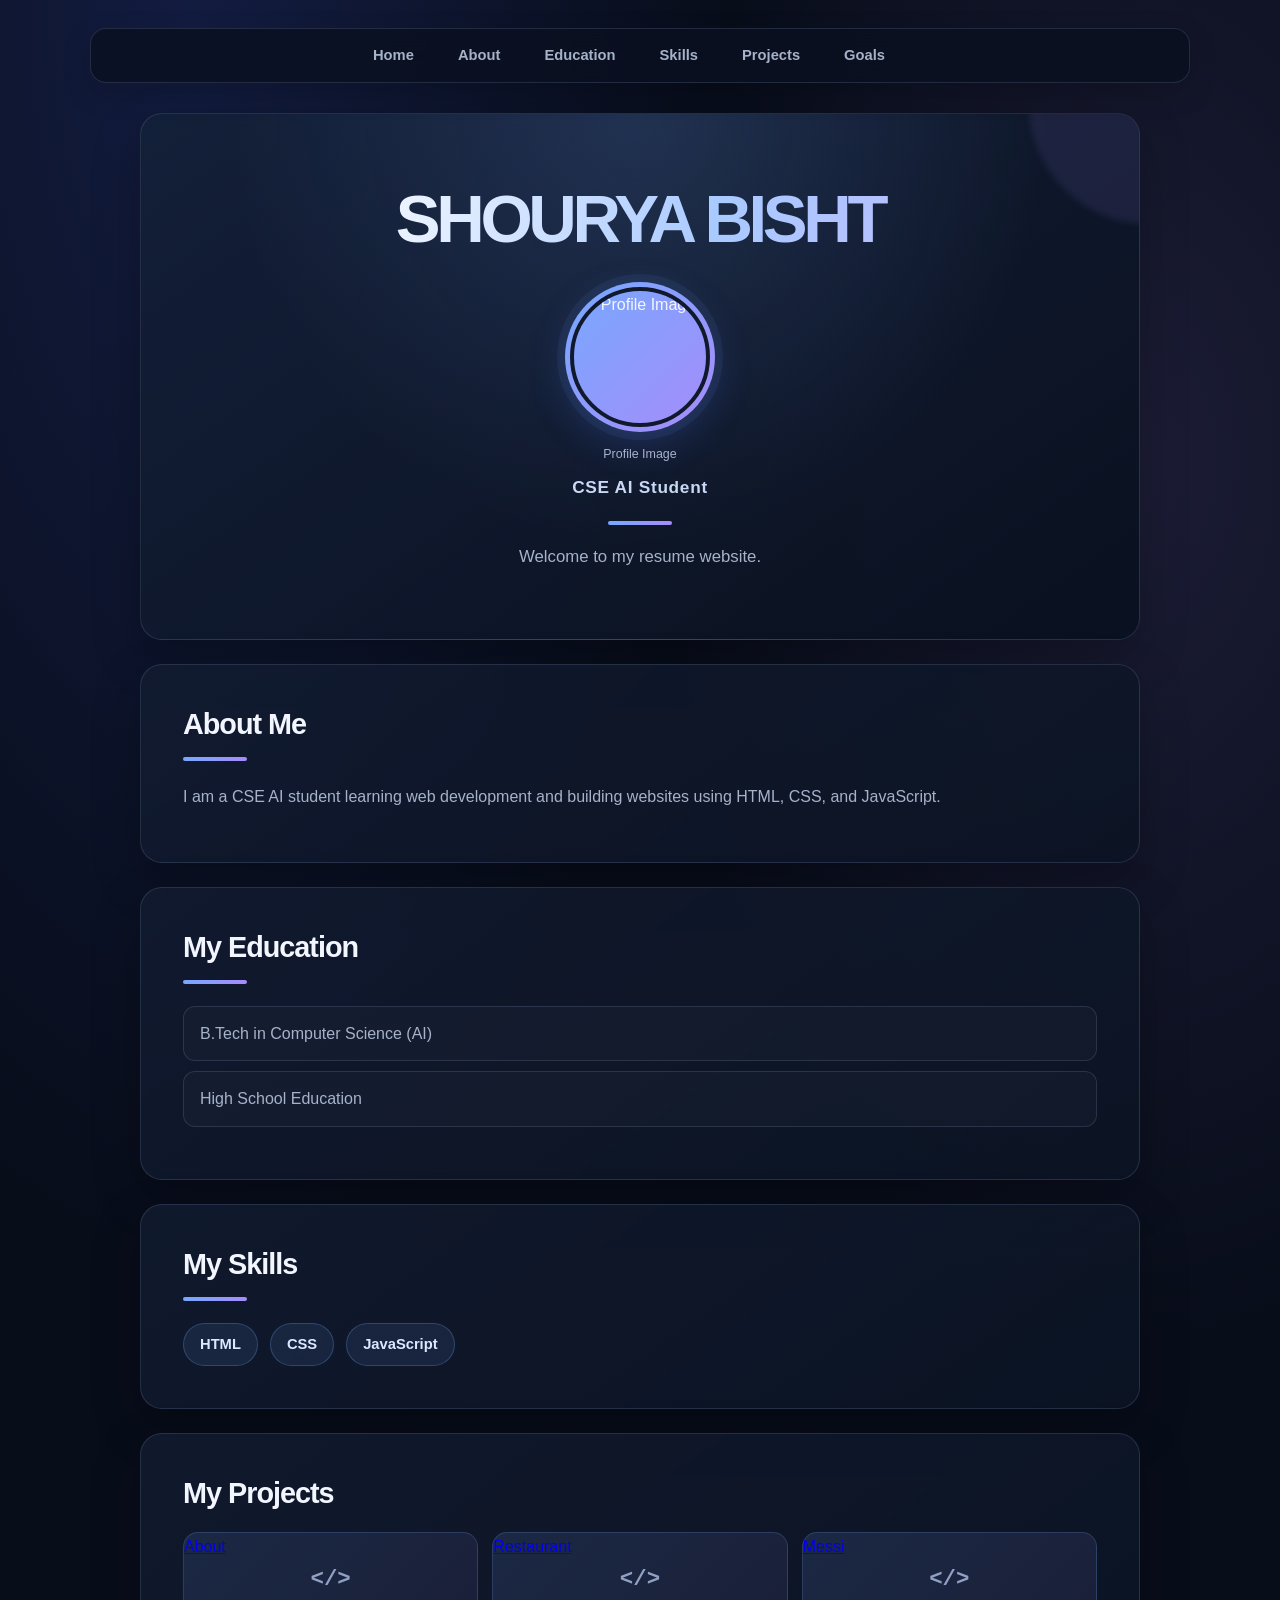
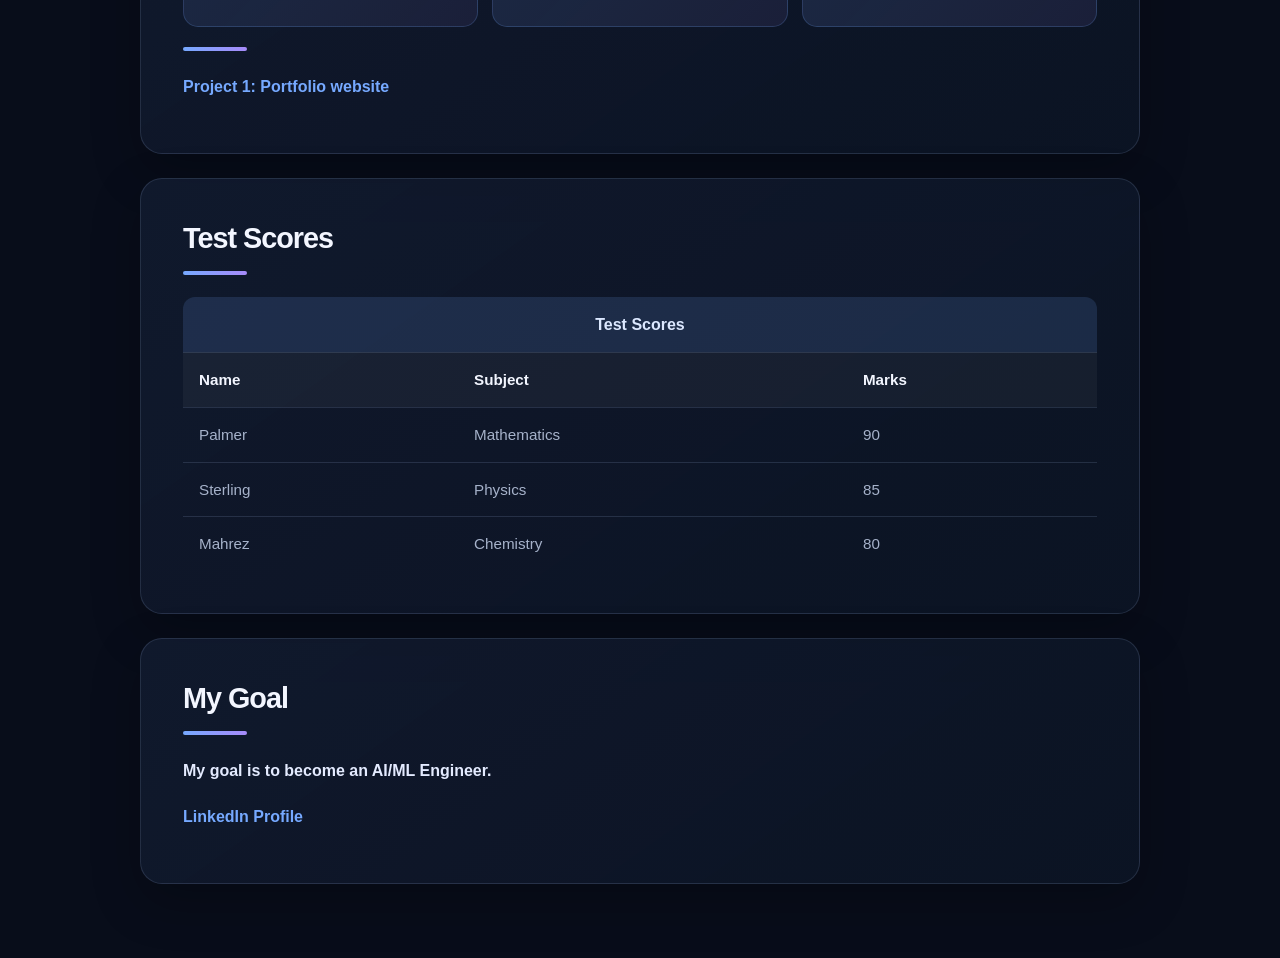
==== commit c7235cc5: "Add files via upload" ====
--- a/index.html
+++ b/index.html
@@ -3,702 +3,123 @@
 <head>
     <meta charset="UTF-8">
     <meta name="viewport" content="width=device-width, initial-scale=1.0">
-    <title>Hair Theorey | Premium Unisex Salon</title>
-
-    <style>
-        * {
-            margin: 0;
-            padding: 0;
-            box-sizing: border-box;
-            scroll-behavior: smooth;
-        }
-
-        body {
-            font-family: Arial, sans-serif;
-            background: #101010;
-            color: white;
-            line-height: 1.6;
-        }
-
-        :root {
-            --gold: #d4af37;
-            --dark: #101010;
-            --card: #1c1c1c;
-        }
-
-        header {
-            background: #080808;
-            padding: 18px 8%;
-            display: flex;
-            justify-content: space-between;
-            align-items: center;
-            flex-wrap: wrap;
-            gap: 15px;
-            border-bottom: 1px solid #292929;
-        }
-
-        .logo {
-            color: var(--gold);
-            font-size: 28px;
-            font-weight: bold;
-            letter-spacing: 2px;
-        }
-
-        nav {
-            display: flex;
-            flex-wrap: wrap;
-            gap: 22px;
-        }
-
-        nav a {
-            color: white;
-            text-decoration: none;
-            font-size: 15px;
-            transition: 0.3s;
-        }
-
-        nav a:hover {
-            color: var(--gold);
-        }
-
-        .hero {
-            min-height: 580px;
-            padding: 65px 8%;
-            display: flex;
-            align-items: center;
-            justify-content: space-between;
-            gap: 45px;
-            flex-wrap: wrap;
-            background: linear-gradient(120deg, #101010, #20180b);
-        }
-
-        .hero-content {
-            flex: 1 1 320px;
-        }
-
-        .tagline {
-            color: var(--gold);
-            letter-spacing: 4px;
-            font-size: 13px;
-            font-weight: bold;
-            margin-bottom: 18px;
-        }
-
-        .hero h1 {
-            font-size: clamp(38px, 5vw, 65px);
-            line-height: 1.15;
-            margin-bottom: 22px;
-        }
-
-        .hero h1 span {
-            color: var(--gold);
-        }
-
-        .hero p {
-            color: #c4c4c4;
-            max-width: 500px;
-            margin-bottom: 30px;
-            font-size: 17px;
-        }
-
-        .btn {
-            display: inline-block;
-            padding: 13px 25px;
-            background: var(--gold);
-            color: #111;
-            text-decoration: none;
-            font-weight: bold;
-            border-radius: 5px;
-            transition: 0.3s;
-        }
-
-        .btn:hover {
-            background: white;
-            transform: translateY(-3px);
-        }
-
-        .hero-image {
-            flex: 1 1 320px;
-            max-width: 520px;
-        }
-
-        .hero-image img {
-            width: 100%;
-            height: 390px;
-            object-fit: cover;
-            border-radius: 12px;
-            border: 2px solid #6c5621;
-            box-shadow: 0 15px 40px #000;
-        }
-
-        section {
-            padding: 75px 8%;
-        }
-
-        .section-heading {
-            text-align: center;
-            margin-bottom: 40px;
-        }
-
-        .section-heading h2 {
-            font-size: 35px;
-            margin-bottom: 10px;
-        }
-
-        .section-heading h2 span {
-            color: var(--gold);
-        }
-
-        .section-heading p {
-            color: #aaa;
-        }
-
-        .services {
-            background: #151515;
-        }
-
-        .service-grid {
-            display: grid;
-            grid-template-columns: repeat(3, minmax(0, 1fr));
-            gap: 25px;
-        }
-
-        .service-card {
-            background: var(--card);
-            border: 1px solid #303030;
-            border-radius: 10px;
-            overflow: hidden;
-            transition: 0.3s;
-        }
-
-        .service-card:hover {
-            transform: translateY(-7px);
-            border-color: var(--gold);
-        }
-
-        .service-card img {
-            width: 100%;
-            height: 220px;
-            object-fit: cover;
-            display: block;
-        }
-
-        .service-info {
-            padding: 22px;
-        }
-
-        .service-info h3 {
-            color: var(--gold);
-            font-size: 21px;
-            margin-bottom: 8px;
-        }
-
-        .service-info p {
-            color: #bbb;
-            font-size: 14px;
-            margin-bottom: 15px;
-        }
-
-        .price {
-            font-size: 20px;
-            font-weight: bold;
-        }
-
-        .offers {
-            text-align: center;
-            background:
-                linear-gradient(rgba(0,0,0,0.82), rgba(0,0,0,0.88)),
-                url("https://images.unsplash.com/photo-1503951914875-452162b0f3f1?auto=format&fit=crop&w=1400&q=85");
-            background-size: cover;
-            background-position: center;
-            background-attachment: fixed;
-        }
-
-        .offers h2 {
-            color: var(--gold);
-            font-size: 38px;
-            margin-bottom: 12px;
-        }
-
-        .offers p {
-            color: #eee;
-            margin-bottom: 25px;
-        }
-
-        .about {
-            display: flex;
-            align-items: center;
-            gap: 45px;
-            flex-wrap: wrap;
-        }
-
-        .about-image,
-        .about-content {
-            flex: 1 1 300px;
-        }
-
-        .about-image img {
-            width: 100%;
-            height: 350px;
-            object-fit: cover;
-            border-radius: 10px;
-        }
-
-        .about-content h2 {
-            font-size: 34px;
-            margin-bottom: 18px;
-        }
-
-        .about-content h2 span {
-            color: var(--gold);
-        }
-
-        .about-content p {
-            color: #bbb;
-            margin-bottom: 15px;
-        }
-
-        .features {
-            display: flex;
-            flex-wrap: wrap;
-            gap: 12px;
-            margin-top: 20px;
-        }
-
-        .feature {
-            border: 1px solid #5b4a20;
-            padding: 10px 14px;
-            border-radius: 5px;
-            color: var(--gold);
-        }
-
-        .appointment {
-            background: #171717;
-        }
-
-        .appointment-box {
-            max-width: 700px;
-            margin: auto;
-            padding: 35px;
-            background: #202020;
-            border: 1px solid #383838;
-            border-radius: 10px;
-        }
-
-        .appointment-box h2 {
-            text-align: center;
-            font-size: 30px;
-            margin-bottom: 25px;
-        }
-
-        .appointment-box h2 span {
-            color: var(--gold);
-        }
-
-        .form-grid {
-            display: grid;
-            grid-template-columns: 1fr 1fr;
-            gap: 18px;
-        }
-
-        .form-group {
-            display: flex;
-            flex-direction: column;
-            gap: 7px;
-        }
-
-        .form-group.full {
-            grid-column: 1 / -1;
-        }
-
-        label {
-            color: #ddd;
-            font-size: 14px;
-        }
-
-        input, select, textarea {
-            width: 100%;
-            padding: 12px;
-            background: #111;
-            border: 1px solid #444;
-            border-radius: 5px;
-            color: white;
-            font: inherit;
-        }
-
-        input:focus, select:focus, textarea:focus {
-            outline: 1px solid var(--gold);
-            border-color: var(--gold);
-        }
-
-        textarea {
-            resize: vertical;
-        }
-
-        .submit-btn {
-            width: 100%;
-            margin-top: 22px;
-            padding: 14px;
-            border: none;
-            border-radius: 5px;
-            background: var(--gold);
-            font-size: 16px;
-            font-weight: bold;
-            cursor: pointer;
-        }
-
-        .contact {
-            text-align: center;
-        }
-
-        .contact h2 {
-            font-size: 34px;
-            margin-bottom: 15px;
-        }
-
-        .contact h2 span {
-            color: var(--gold);
-        }
-
-        .contact p {
-            color: #bbb;
-            margin: 8px;
-        }
-
-        footer {
-            background: #080808;
-            padding: 25px 8%;
-            text-align: center;
-            border-top: 1px solid #292929;
-        }
-
-        footer p {
-            color: #999;
-            font-size: 14px;
-        }
-
-        footer span {
-            color: var(--gold);
-        }
-
-        @media (max-width: 850px) {
-            .service-grid {
-                grid-template-columns: repeat(2, minmax(0, 1fr));
-            }
-
-            .hero {
-                text-align: center;
-            }
-
-            .hero p {
-                margin-left: auto;
-                margin-right: auto;
-            }
-
-            .hero-image {
-                max-width: 100%;
-            }
-
-            .about {
-                text-align: center;
-            }
-
-            .features {
-                justify-content: center;
-            }
-        }
-
-        @media (max-width: 550px) {
-            header {
-                justify-content: center;
-            }
-
-            nav {
-                justify-content: center;
-                gap: 13px;
-            }
-
-            .service-grid,
-            .form-grid {
-                grid-template-columns: 1fr;
-            }
-
-            .form-group.full {
-                grid-column: auto;
-            }
-
-            section {
-                padding: 55px 6%;
-            }
-
-            .hero {
-                padding: 50px 6%;
-            }
-
-            .hero-image img {
-                height: 270px;
-            }
-
-            .appointment-box {
-                padding: 22px;
-            }
-
-            .offers {
-                background-attachment: scroll;
-            }
-        }
-    </style>
+    <title>RESUME</title>
+    <link rel="stylesheet" href="index.css">
 </head>
-
 <body>
 
-    <header>
-        <div class="logo">HAIR THEOREY</div>
+    <!-- Top Navigation Bar -->
+    <nav class="navbar">
+        <a href="#home">Home</a> |
+        <a href="#about">About</a> |
+        <a href="#education">Education</a> |
+        <a href="#skills">Skills</a> |
+        <a href="#projects">Projects</a> |
+        <a href="#goals">Goals</a> |
+    </nav>
+    
+    <div class="container">
 
-        <nav>
-            <a href="#home">Home</a>
-            <a href="#services">Services</a>
-            <a href="#about">About</a>
-            <a href="#appointment">Appointment</a>
-            <a href="#contact">Contact</a>
-        </nav>
-    </header>
-
-    <main>
-        <section class="hero" id="home">
-            <div class="hero-content">
-                <div class="tagline">STYLE • CLASS • CONFIDENCE</div>
-
-                <h1>Your Style,<br>
-                    Your <span>Identity.</span>
-                </h1>
-
-                <p>
-                    Experience premium haircuts, professional beard styling
-                    and modern grooming services. Look sharp, feel confident
-                    and make every impression count.
-                </p>
-
-                <a href="#appointment" class="btn">BOOK AN APPOINTMENT</a>
+        <!-- Hero / Profile Card -->
+        <div class="card profile-card" id="home">
+            <div class="name-banner">
+                <h1>SHOURYA BISHT</h1>
             </div>
 
-            <div class="hero-image">
-                <img
-                    src="https://images.unsplash.com/photo-1503951914875-452162b0f3f1?auto=format&fit=crop&w=1200&q=85"
-                    alt="Stylish modern barbershop interior">
-            </div>
-        </section>
-
-        <section class="services" id="services">
-            <div class="section-heading">
-                <h2>Our Premium <span>Services</span></h2>
-                <p>Professional grooming to match your personality.</p>
+            <div class="profile-img-container">
+                <!-- Replace with your photo path -->
+                <img src="https://lh3.googleusercontent.com/a-/[base64]s120-c" alt="Profile Image" class="profile-img" alt="Profile Image" class="profile-img">
             </div>
 
-            <div class="service-grid">
+            <p class="image-label">Profile Image</p>
+            <h3 class="subtitle">CSE AI Student</h3>
+            <div class="divider"></div>
+            <p class="welcome-text">Welcome to my resume website.</p>
+        </div>
 
-                <div class="service-card">
-                    <img
-                        src="https://images.unsplash.com/photo-1621605815971-fbc98d665033?auto=format&fit=crop&w=800&q=85"
-                        alt="Professional men's haircut">
-                    <div class="service-info">
-                        <h3>Classic Haircut</h3>
-                        <p>Fresh cuts and modern styles tailored to you.</p>
-                        <div class="price">₹199 onwards</div>
-                    </div>
-                </div>
+        <!-- About Me Section -->
+        <div class="card content-card" id="about">
+            <h2>About Me</h2>
+            <div class="card-divider"></div>
+            <p>I am a CSE AI student learning web development and building websites using HTML, CSS, and JavaScript.</p>
+        </div>
 
-                <div class="service-card">
-                    <img
-                        src="https://images.unsplash.com/photo-1622286342621-4bd786c2447c?auto=format&fit=crop&w=800&q=85"
-                        alt="Professional barber beard grooming">
-                    <div class="service-info">
-                        <h3>Beard Styling</h3>
-                        <p>Sharp edges, clean lines and a perfect beard shape.</p>
-                        <div class="price">₹149 onwards</div>
-                    </div>
-                </div>
+        <!-- Education Section -->
+        <div class="card content-card" id="education">
+            <h2>My Education</h2>
+            <div class="card-divider"></div>
+            <p>B.Tech in Computer Science (AI)</p>
+            <p>High School Education</p>
+        </div>
 
-                <div class="service-card">
-                    <img
-                        src="https://images.unsplash.com/photo-1599351431202-1e0f0137899a?auto=format&fit=crop&w=800&q=85"
-                        alt="Modern hairstyle and hair styling">
-                    <div class="service-info">
-                        <h3>Hair Styling</h3>
-                        <p>Get a polished look for parties and special occasions.</p>
-                        <div class="price">₹249 onwards</div>
-                    </div>
-                </div>
+        <!-- Skills Section -->
+        <div class="card content-card" id="skills">
+            <h2>My Skills</h2>
+            <div class="card-divider"></div>
+            <ul>
+                <li>HTML</li>
+                <li>CSS</li>
+                <li>JavaScript</li>
+            </ul>
+        </div>
 
-                <div class="service-card">
-                    <img
-                        src="https://images.unsplash.com/photo-1521590832167-7bcbfaa6381f?auto=format&fit=crop&w=800&q=85"
-                        alt="Clean and comfortable salon interior">
-                    <div class="service-info">
-                        <h3>Hair Spa</h3>
-                        <p>Relax and refresh your hair with a nourishing treatment.</p>
-                        <div class="price">₹499 onwards</div>
-                    </div>
-                </div>
+        <!-- Projects Section -->
+        <div class="card content-card" id="projects">
+            <h2>My Projects</h2>
+            <div class="container">
+                <!-- Each box now holds a real link (<a>) instead of <link> -->
+                <div class="box"><a href="about.html" aria-label="About project">About</a></div>
+                <div class="box"><a href="Restaurant.html" aria-label="Restaurant project">Restaurant</a></div>
+                <div class="box"><a href="messi.html" aria-label="Messi project">Messi</a></div>
+            </div>
+            <div class="card-divider"></div>
+            <p><a href="about.html" class="project-link">Project 1: Portfolio website</a></p>
+        </div>
 
-                <div class="service-card">
-                    <img
-                        src="https://images.unsplash.com/photo-1503951914875-452162b0f3f1?auto=format&fit=crop&w=800&q=85"
-                        alt="Premium barber shop and grooming station">
-                    <div class="service-info">
-                        <h3>Premium Grooming</h3>
-                        <p>A complete grooming experience for a confident look.</p>
-                        <div class="price">₹599 onwards</div>
-                    </div>
-                </div>
+        <!-- Test Scores Section -->
+        <div class="card content-card">
+            <h2>Test Scores</h2>
+            <div class="card-divider"></div>
+            <table class="scores-table">
+                <thead>
+                    <tr>
+                        <th colspan="3">Test Scores</th>
+                    </tr>
+                    <tr>
+                        <th>Name</th>
+                        <th>Subject</th>
+                        <th>Marks</th>
+                    </tr>
+                </thead>
+                <tbody>
+                    <tr>
+                        <td>Palmer</td>
+                        <td>Mathematics</td>
+                        <td>90</td>
+                    </tr>
+                    <tr>
+                        <td>Sterling</td>
+                        <td>Physics</td>
+                        <td>85</td>
+                    </tr>
+                    <tr>
+                        <td>Mahrez</td>
+                        <td>Chemistry</td>
+                        <td>80</td>
+                    </tr>
+                </tbody>
+            </table>
+        </div>
 
-                <div class="service-card">
-                    <img
-                        src="https://images.unsplash.com/photo-1621605815971-fbc98d665033?auto=format&fit=crop&w=800&q=85"
-                        alt="Barber creating a neat modern haircut">
-                    <div class="service-info">
-                        <h3>Haircut + Beard</h3>
-                        <p>The perfect combination for a fresh, stylish look.</p>
-                        <div class="price">₹299 onwards</div>
-                    </div>
-                </div>
+        <!-- Goal Section -->
+        <div class="card content-card" id="goals">
+            <h2>My Goal</h2>
+            <div class="card-divider"></div>
+            <p><strong>My goal is to become an AI/ML Engineer.</strong></p>
+            <p><a href="https://www.linkedin.com/in/shourya-bisht-1a0b4b1b6/" target="_blank" class="project-link">LinkedIn Profile</a></p>
+        </div>
 
-            </div>
-        </section>
-
-        <section class="offers">
-            <h2>Special Opening Offer!</h2>
-            <p>Get 20% OFF on your first visit.</p>
-            <a href="#appointment" class="btn">CLAIM YOUR OFFER</a>
-        </section>
-
-        <section class="about" id="about">
-            <div class="about-image">
-                <img
-                    src="https://images.unsplash.com/photo-1521590832167-7bcbfaa6381f?auto=format&fit=crop&w=1000&q=85"
-                    alt="Elegant salon interior with styling stations">
-            </div>
-
-            <div class="about-content">
-                <h2>More Than Just A <span>Haircut</span></h2>
-
-                <p>
-                    At Hair Theorey, we believe grooming is an expression
-                    of confidence and individuality.
-                </p>
-
-                <p>
-                    Our focus is on quality service, comfortable surroundings
-                    and styles that help you look your best every day.
-                </p>
-
-                <div class="features">
-                    <div class="feature">✓ Expert Stylists</div>
-                    <div class="feature">✓ Clean Equipment</div>
-                    <div class="feature">✓ Premium Service</div>
-                </div>
-            </div>
-        </section>
-
-        <section class="appointment" id="appointment">
-            <div class="appointment-box">
-                <h2>Book An <span>Appointment</span></h2>
-
-                <form action="thankyou.html" method="get">
-                    <div class="form-grid">
-
-                        <div class="form-group">
-                            <label for="name">Full Name</label>
-                            <input
-                                type="text"
-                                id="name"
-                                name="name"
-                                placeholder="Enter your name"
-                                required>
-                        </div>
-
-                        <div class="form-group">
-                            <label for="phone">Phone Number</label>
-                            <input
-                                type="tel"
-                                id="phone"
-                                name="phone"
-                                placeholder="Enter phone number"
-                                pattern="[0-9]{10}"
-                                title="Enter a 10-digit phone number"
-                                required>
-                        </div>
-
-                        <div class="form-group">
-                            <label for="date">Appointment Date</label>
-                            <input
-                                type="date"
-                                id="date"
-                                name="date"
-                                required>
-                        </div>
-
-                        <div class="form-group">
-                            <label for="time">Preferred Time</label>
-                            <select id="time" name="time" required>
-                                <option value="">Select a time</option>
-                                <option>10:00 AM</option>
-                                <option>11:00 AM</option>
-                                <option>12:00 PM</option>
-                                <option>01:00 PM</option>
-                                <option>02:00 PM</option>
-                                <option>03:00 PM</option>
-                                <option>04:00 PM</option>
-                                <option>05:00 PM</option>
-                                <option>06:00 PM</option>
-                                <option>07:00 PM</option>
-                            </select>
-                        </div>
-
-                        <div class="form-group full">
-                            <label for="service">Choose Service</label>
-                            <select id="service" name="service" required>
-                                <option value="">Select a service</option>
-                                <option>Classic Haircut</option>
-                                <option>Beard Styling</option>
-                                <option>Hair Styling</option>
-                                <option>Hair Spa</option>
-                                <option>Premium Grooming</option>
-                                <option>Haircut + Beard</option>
-                            </select>
-                        </div>
-
-                        <div class="form-group full">
-                            <label for="message">Additional Message</label>
-                            <textarea
-                                id="message"
-                                name="message"
-                                rows="3"
-                                placeholder="Any special requests?"></textarea>
-                        </div>
-
-                    </div>
-
-                    <button type="submit" class="submit-btn">
-                        BOOK NOW
-                    </button>
-                </form>
-            </div>
-        </section>
-
-        <section class="contact" id="contact">
-            <h2>Get In <span>Touch</span></h2>
-            <p>📍 Visit us for your next grooming session.</p>
-            <p>📞 Phone: +91 98765 43210</p>
-            <p>✉ Email: hairtheorey@example.com</p>
-            <p>🕒 Opening Hours: 10:00 AM – 8:00 PM</p>
-        </section>
-    </main>
-
-    <footer>
-        <p>© 2026 <span>Hair Theorey</span>. All Rights Reserved.</p>
-        <p>Look Good. Feel Great. Stay classy.</p>
-    </footer>
+    </div>
 
 </body>
 </html>
--- a/index.css
+++ b/index.css
@@ -0,0 +1,437 @@
+/* =========================================
+   SHOURYA BISHT — STUDENT PORTFOLIO
+   Save this file as: Portfolio.css
+   ========================================= */
+
+/* 1. Theme + reset */
+:root {
+    --bg: #080d1a;
+    --bg-soft: #0e1628;
+    --card: rgba(18, 28, 49, 0.82);
+    --card-hover: rgba(23, 36, 62, 0.96);
+    --text: #f3f6ff;
+    --muted: #a6b2ca;
+    --accent: #76a9ff;
+    --accent-2: #a78bfa;
+    --border: rgba(164, 188, 230, 0.16);
+    --shadow: 0 18px 50px rgba(0, 0, 0, 0.24);
+    --radius: 22px;
+}
+
+* {
+    box-sizing: border-box;
+    margin: 0;
+    padding: 0;
+}
+
+html {
+    scroll-behavior: smooth;
+    scroll-padding-top: 100px;
+}
+
+body {
+    min-height: 100vh;
+    font-family: Inter, "Segoe UI", Roboto, Helvetica, Arial, sans-serif;
+    line-height: 1.7;
+    color: var(--text);
+    background:
+        radial-gradient(ellipse at 15% 0%, rgba(67, 97, 238, 0.18), transparent 35%),
+        radial-gradient(ellipse at 90% 18%, rgba(167, 139, 250, 0.12), transparent 30%),
+        var(--bg);
+    padding: 28px 22px 50px;
+}
+
+/* 2. Navigation */
+.navbar {
+    width: min(1100px, 100%);
+    margin: 0 auto 30px;
+    padding: 14px 20px;
+    display: flex;
+    align-items: center;
+    justify-content: center;
+    flex-wrap: wrap;
+    gap: 8px 22px;
+    position: sticky;
+    top: 14px;
+    z-index: 10;
+    background: rgba(10, 17, 32, 0.82);
+    border: 1px solid var(--border);
+    border-radius: 16px;
+    backdrop-filter: blur(18px);
+    -webkit-backdrop-filter: blur(18px);
+    box-shadow: 0 10px 30px rgba(0, 0, 0, 0.16);
+}
+
+.navbar a {
+    color: var(--muted);
+    text-decoration: none;
+    font-size: 0.92rem;
+    font-weight: 600;
+    transition: color 0.2s ease, transform 0.2s ease;
+}
+
+.navbar a:hover,
+.navbar a:focus-visible {
+    color: var(--accent);
+    transform: translateY(-1px);
+    outline: none;
+}
+
+/* Hide the literal separator pipes in the existing HTML */
+.navbar {
+    font-size: 0;
+}
+
+/* 3. Main page layout */
+.container {
+    width: min(1000px, 100%);
+    margin: 0 auto;
+}
+
+/* The Projects section contains a .container too; keep it from
+   inheriting the page-width layout and style it as a card grid. */
+#projects > .container {
+    width: 100%;
+    margin: 20px 0;
+    display: grid;
+    grid-template-columns: repeat(3, minmax(0, 1fr));
+    gap: 14px;
+}
+
+/* 4. Shared cards */
+.card {
+    position: relative;
+    overflow: hidden;
+    margin-bottom: 24px;
+    padding: clamp(24px, 4vw, 42px);
+    background: linear-gradient(145deg, var(--card), rgba(12, 20, 36, 0.92));
+    border: 1px solid var(--border);
+    border-radius: var(--radius);
+    box-shadow: var(--shadow);
+    transition: transform 0.25s ease, border-color 0.25s ease, background 0.25s ease;
+}
+
+.content-card:hover {
+    transform: translateY(-3px);
+    border-color: rgba(118, 169, 255, 0.34);
+    background: linear-gradient(145deg, var(--card-hover), rgba(12, 20, 36, 0.96));
+}
+
+.content-card h2 {
+    color: var(--text);
+    font-size: clamp(1.35rem, 3vw, 1.8rem);
+    line-height: 1.25;
+    letter-spacing: -0.035em;
+    margin-bottom: 14px;
+}
+
+.content-card p {
+    color: var(--muted);
+    margin: 10px 0;
+}
+
+.card-divider,
+.divider {
+    width: 64px;
+    height: 4px;
+    border: 0;
+    border-radius: 99px;
+    background: linear-gradient(90deg, var(--accent), var(--accent-2));
+    margin: 0 0 22px;
+}
+
+/* 5. Hero / profile card */
+.profile-card {
+    text-align: center;
+    padding: clamp(32px, 7vw, 68px) 24px;
+    background:
+        radial-gradient(ellipse at 50% 0%, rgba(118, 169, 255, 0.16), transparent 58%),
+        linear-gradient(145deg, rgba(20, 32, 57, 0.96), rgba(10, 17, 31, 0.98));
+}
+
+.profile-card::before {
+    content: "";
+    position: absolute;
+    width: 240px;
+    height: 240px;
+    right: -130px;
+    top: -130px;
+    border-radius: 50%;
+    background: rgba(167, 139, 250, 0.10);
+    filter: blur(3px);
+    pointer-events: none;
+}
+
+.name-banner h1 {
+    font-size: clamp(2.15rem, 7vw, 4.2rem);
+    line-height: 1.1;
+    letter-spacing: -0.065em;
+    font-weight: 800;
+    background: linear-gradient(100deg, #ffffff 15%, #a9caff 58%, #c5b4ff 100%);
+    -webkit-background-clip: text;
+    background-clip: text;
+    color: transparent;
+    margin-bottom: 26px;
+}
+
+.profile-img-container {
+    width: 150px;
+    height: 150px;
+    margin: 0 auto 10px;
+    padding: 5px;
+    border-radius: 50%;
+    background: linear-gradient(135deg, var(--accent), var(--accent-2));
+    box-shadow: 0 0 0 8px rgba(118, 169, 255, 0.07), 0 12px 36px rgba(70, 100, 220, 0.25);
+}
+
+.profile-img {
+    display: block;
+    width: 100%;
+    height: 100%;
+    object-fit: cover;
+    object-position: center;
+    border: 4px solid #111a2d;
+    border-radius: 50%;
+}
+
+.image-label {
+    color: var(--muted);
+    font-size: 0.78rem;
+    margin: 12px 0 4px;
+}
+
+.subtitle {
+    color: #c9d8f5;
+    font-size: 1.08rem;
+    font-weight: 600;
+    letter-spacing: 0.04em;
+    margin: 8px 0 18px;
+}
+
+.profile-card .divider {
+    margin: 0 auto 18px;
+}
+
+.welcome-text {
+    color: var(--muted);
+    font-size: 1.05rem;
+}
+
+/* 6. Skills list */
+#skills ul {
+    list-style: none;
+    display: flex;
+    flex-wrap: wrap;
+    gap: 12px;
+    margin-top: 18px;
+}
+
+#skills li {
+    padding: 8px 16px;
+    color: #dce8ff;
+    font-size: 0.92rem;
+    font-weight: 650;
+    background: rgba(118, 169, 255, 0.10);
+    border: 1px solid rgba(118, 169, 255, 0.25);
+    border-radius: 999px;
+    transition: background 0.2s ease, transform 0.2s ease;
+}
+
+#skills li:hover {
+    background: rgba(118, 169, 255, 0.19);
+    transform: translateY(-2px);
+}
+
+/* 7. Projects */
+#projects > .container .box {
+    min-height: 95px;
+    position: relative;
+    border-radius: 15px;
+    border: 1px solid rgba(118, 169, 255, 0.2);
+    background:
+        linear-gradient(135deg, rgba(118, 169, 255, 0.13), rgba(167, 139, 250, 0.08)),
+        var(--bg-soft);
+    transition: transform 0.2s ease, border-color 0.2s ease;
+}
+
+#projects > .container .box::after {
+    content: "</>";
+    position: absolute;
+    inset: 0;
+    display: grid;
+    place-items: center;
+    color: rgba(194, 213, 255, 0.7);
+    font-family: Consolas, monospace;
+    font-size: 1.4rem;
+    font-weight: 700;
+    pointer-events: none; /* lets clicks pass through to the link underneath */
+}
+
+#projects > .container .box:hover {
+    transform: translateY(-4px);
+    border-color: rgba(118, 169, 255, 0.55);
+}
+
+/* NEW: the link stretches over the whole box so the entire box is clickable */
+#projects > .container .box a {
+    position: absolute;
+    inset: 0;
+    border-radius: inherit;
+    z-index: 1;
+}
+
+#projects > .container .box a:focus-visible {
+    outline: 2px solid var(--accent);
+    outline-offset: 3px;
+}
+
+.project-link {
+    display: inline-flex;
+    align-items: center;
+    gap: 8px;
+    color: var(--accent);
+    font-weight: 650;
+    text-decoration: none;
+    border-bottom: 1px solid transparent;
+    transition: color 0.2s ease, border-color 0.2s ease;
+}
+
+.project-link:hover {
+    color: #c5b4ff;
+    border-color: currentColor;
+}
+
+.project-link:focus-visible {
+    outline: 2px solid var(--accent);
+    outline-offset: 4px;
+    border-radius: 3px;
+}
+
+/* 8. Education section */
+#education p {
+    padding: 13px 16px;
+    margin: 10px 0;
+    border: 1px solid var(--border);
+    border-radius: 12px;
+    background: rgba(255, 255, 255, 0.025);
+}
+
+/* 9. Test scores table */
+.scores-table {
+    width: 100%;
+    margin-top: 18px;
+    border-collapse: collapse;
+    overflow: hidden;
+    border-radius: 12px;
+    font-size: 0.95rem;
+}
+
+.scores-table th,
+.scores-table td {
+    padding: 14px 16px;
+    text-align: left;
+    border-bottom: 1px solid var(--border);
+}
+
+.scores-table thead tr:first-child th {
+    text-align: center;
+    color: #dce8ff;
+    background: rgba(118, 169, 255, 0.15);
+    font-size: 1rem;
+}
+
+.scores-table thead tr:nth-child(2) th {
+    color: var(--text);
+    background: rgba(255, 255, 255, 0.045);
+}
+
+.scores-table tbody td {
+    color: var(--muted);
+}
+
+.scores-table tbody tr {
+    transition: background 0.2s ease;
+}
+
+.scores-table tbody tr:hover {
+    background: rgba(118, 169, 255, 0.07);
+}
+
+.scores-table tbody tr:last-child td {
+    border-bottom: 0;
+}
+
+/* 10. Goal section */
+#goals p strong {
+    color: #e4ebff;
+    font-weight: 700;
+}
+
+#goals .project-link {
+    margin-top: 8px;
+}
+
+/* 11. Keyboard accessibility */
+a:focus-visible {
+    outline: 2px solid var(--accent);
+    outline-offset: 4px;
+}
+
+/* 12. Responsive layout */
+@media (max-width: 640px) {
+    body {
+        padding: 14px 12px 32px;
+    }
+
+    .navbar {
+        top: 8px;
+        padding: 12px;
+        gap: 8px 14px;
+        margin-bottom: 18px;
+        border-radius: 13px;
+    }
+
+    .navbar a {
+        font-size: 0.82rem;
+    }
+
+    .card {
+        padding: 24px 19px;
+        margin-bottom: 16px;
+        border-radius: 17px;
+    }
+
+    .profile-card {
+        padding: 36px 18px;
+    }
+
+    .profile-img-container {
+        width: 125px;
+        height: 125px;
+    }
+
+    #projects > .container {
+        grid-template-columns: 1fr;
+        gap: 10px;
+    }
+
+    #projects > .container .box {
+        min-height: 65px;
+    }
+
+    .scores-table th,
+    .scores-table td {
+        padding: 10px 9px;
+        font-size: 0.84rem;
+    }
+}
+
+@media (prefers-reduced-motion: reduce) {
+    *,
+    *::before,
+    *::after {
+        scroll-behavior: auto !important;
+        transition-duration: 0.01ms !important;
+        animation-duration: 0.01ms !important;
+    }
+}
